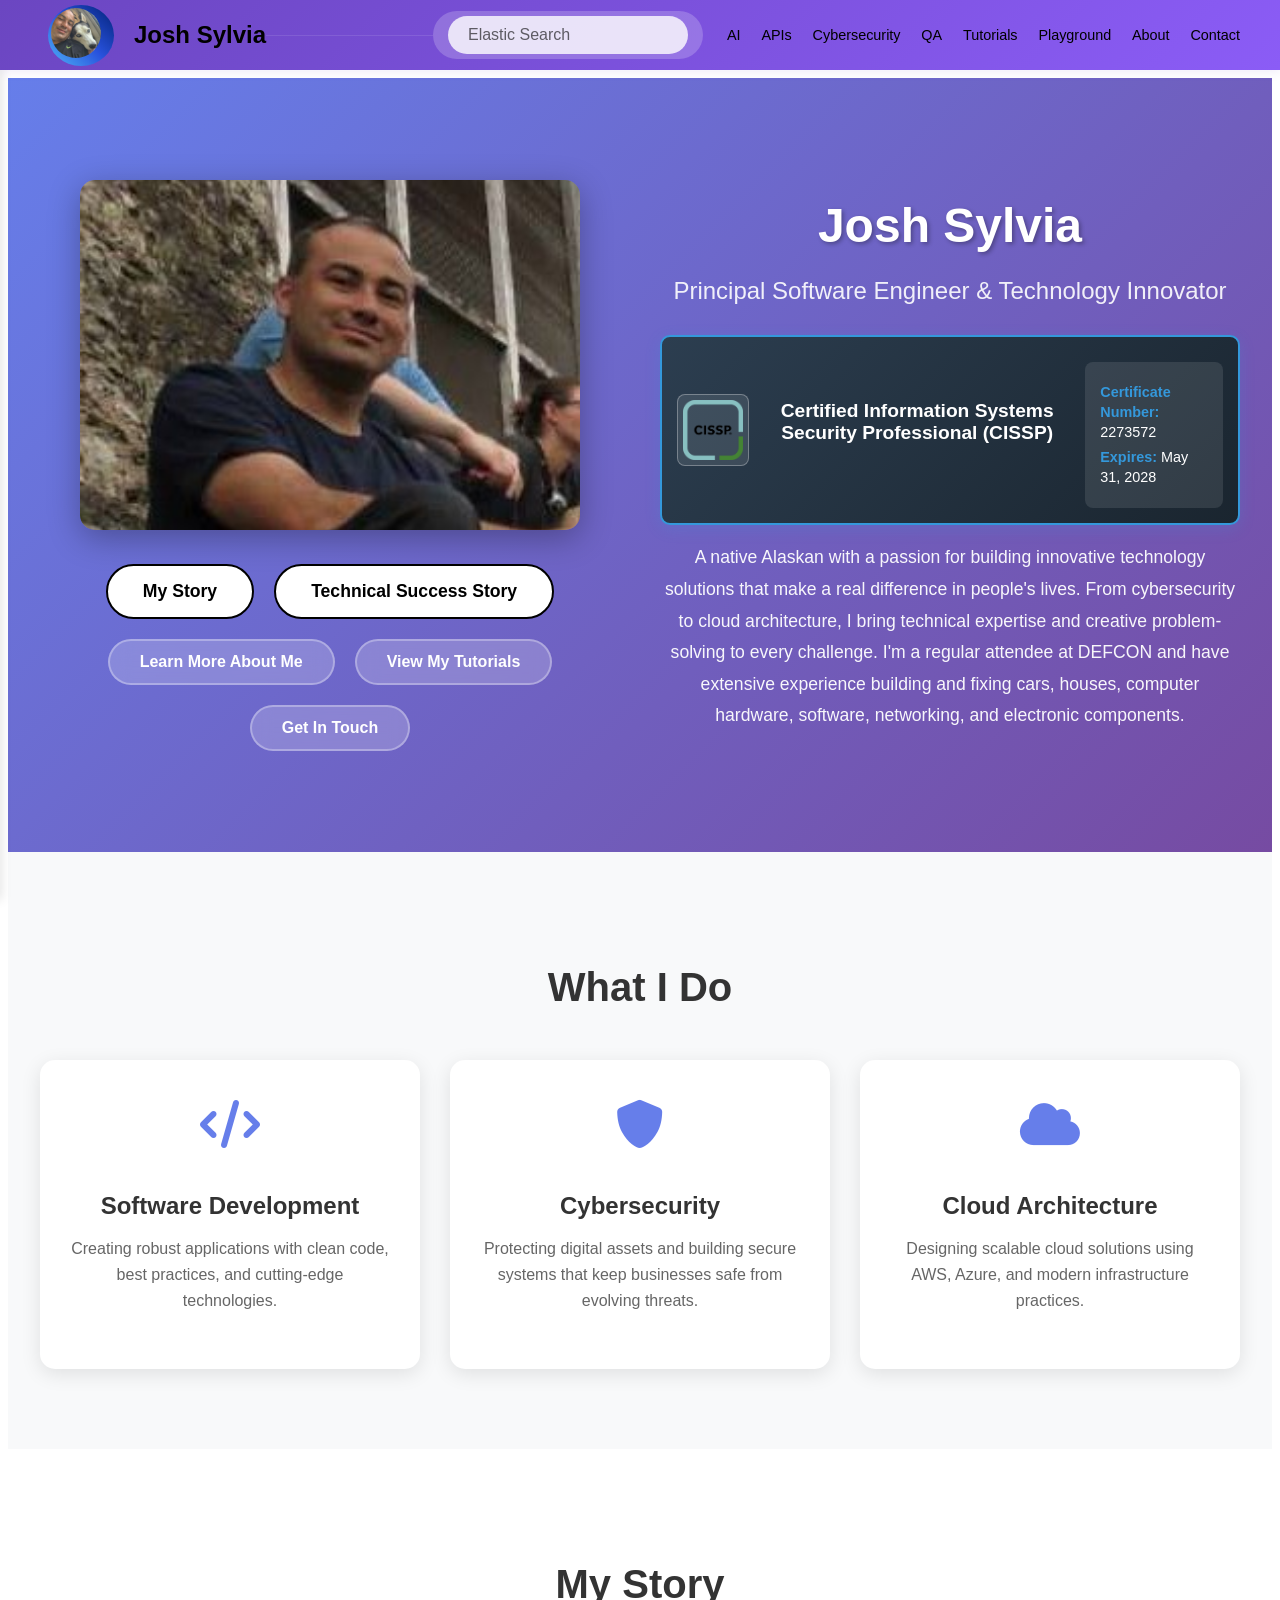
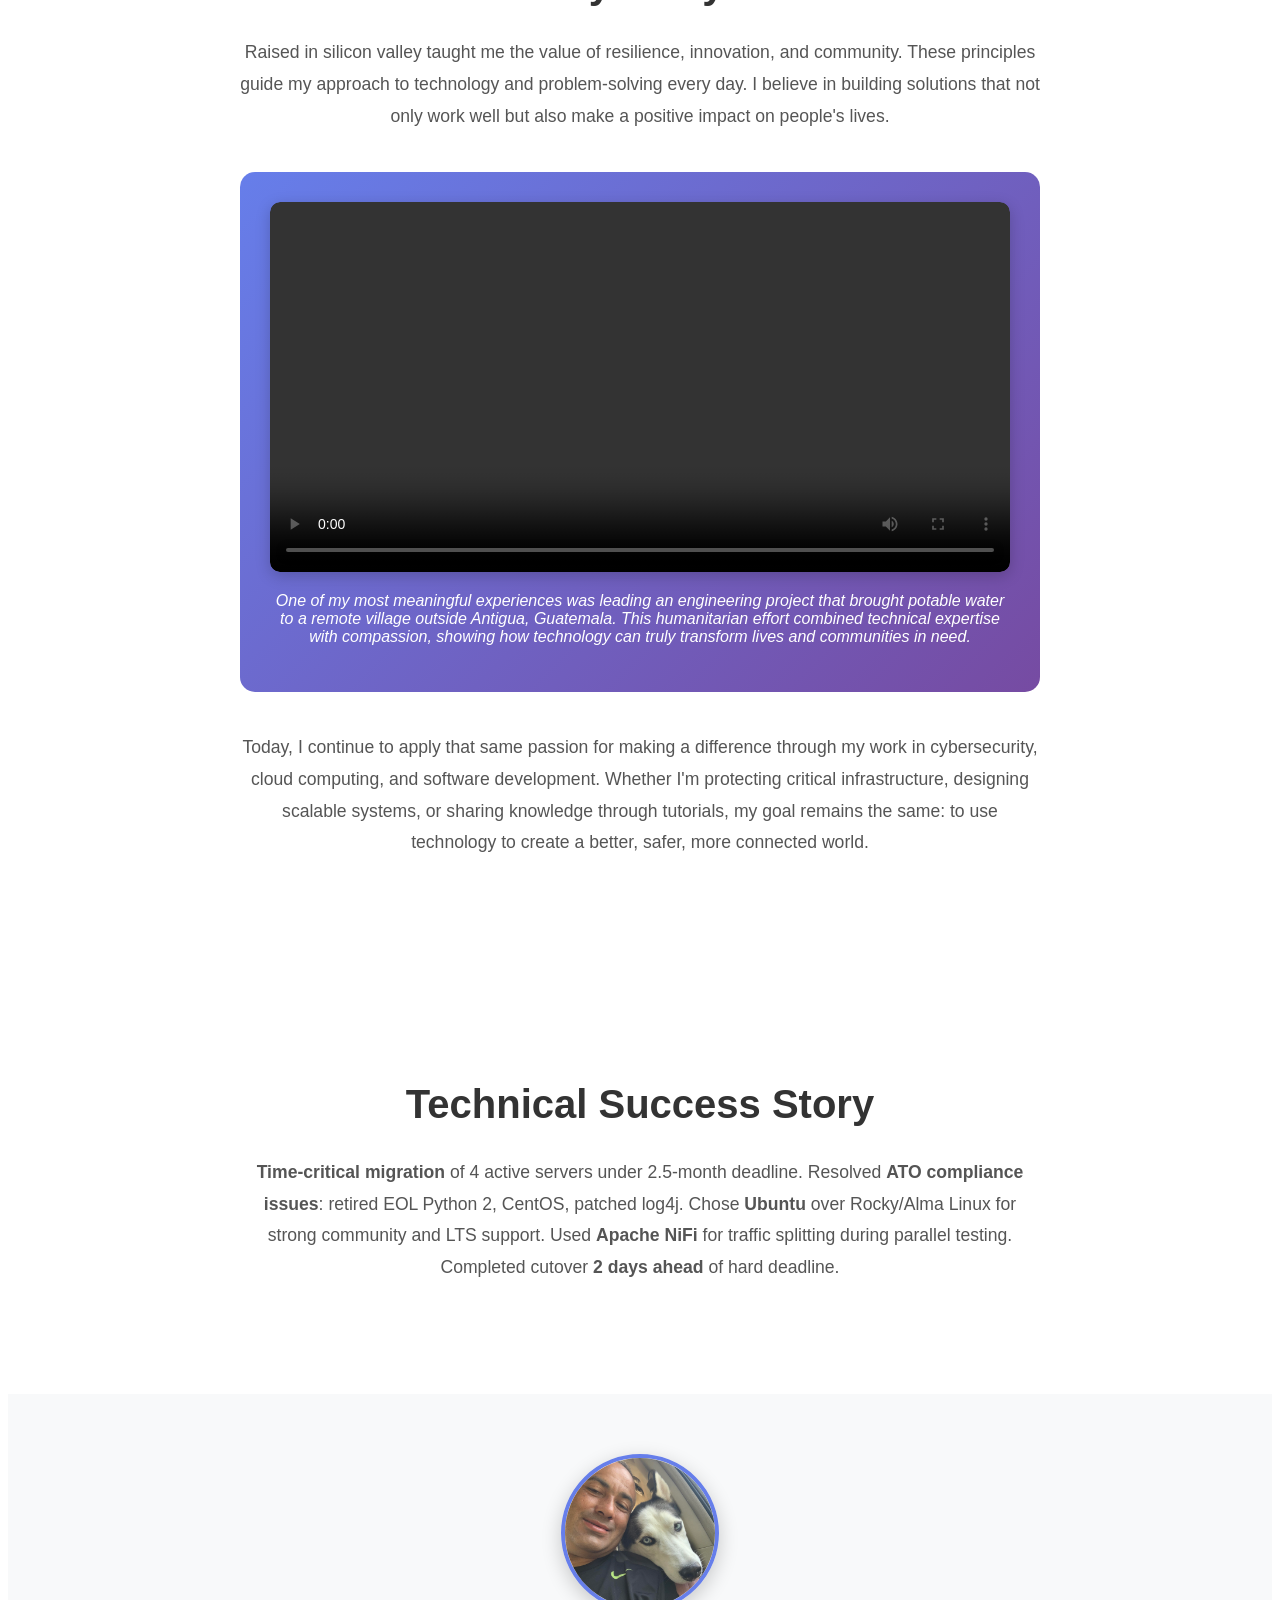
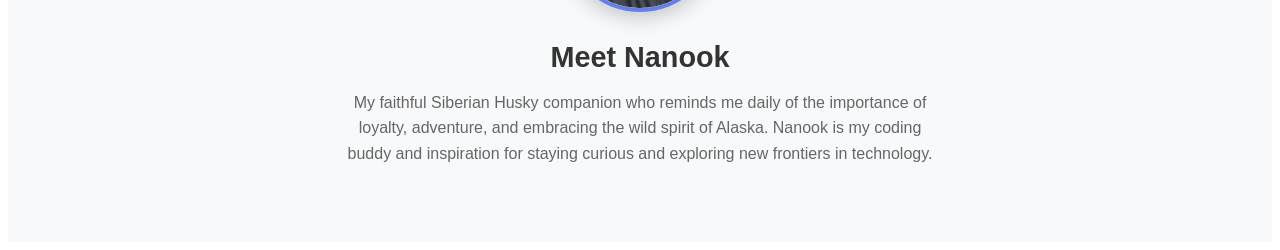
==== public/index.html @ 9409d5a6 "initial commit" ====
<!DOCTYPE html>
<html lang="en">
<head>
    <meta charset="UTF-8">
    <meta name="viewport" content="width=device-width, initial-scale=1.0">
    <title>Josh Sylvia Tech - About Me</title>
    <link rel="stylesheet" href="css/main.css">
    <link rel="stylesheet" href="css/index.css">
    <link rel="stylesheet" href="https://cdnjs.cloudflare.com/ajax/libs/font-awesome/6.0.0/css/all.min.css">
</head>
<body>
    <!-- Search JavaScript - Must load before navigation -->
    <script src="js/search-functions.js"></script>

    <!-- Navigation Component -->
    <div id="navigation-container"></div>

    <!-- Hero Section -->
    <section class="hero-section">
        <div class="hero-content">
            <div class="hero-left">
                <img src="images/tikal2.jpg" alt="Tikal Ruins" class="tikal-image">
                <div class="cta-buttons">
                    <a href="#story-section" class="cta-button story-button">My Story</a>
                    <a href="#success-story" class="cta-button story-button">Technical Success Story</a>
                    <a href="about.html" class="cta-button">Learn More About Me</a>
                    <a href="tutorials.html" class="cta-button">View My Tutorials</a>
                    <a href="contact.html" class="cta-button">Get In Touch</a>
                </div>
            </div>
            <div class="hero-right">
                <h1 class="hero-title">Josh Sylvia</h1>
                <p class="hero-subtitle">Principal Software Engineer & Technology Innovator</p>
                <div class="certification-badge">
                    <img src="images/CISSP_logo.png" alt="CISSP Logo" class="cert-logo">
                    <span>Certified Information Systems Security Professional (CISSP)</span>
                    <div class="cert-details">
                        <p><strong>Certificate Number:</strong> 2273572</p>
                        <p><strong>Expires:</strong> May 31, 2028</p>
                    </div>
                </div>
                <p class="hero-description">
                    A native Alaskan with a passion for building innovative technology solutions that make a real difference in people's lives. From cybersecurity to cloud architecture, I bring technical expertise and creative problem-solving to every challenge. I'm a regular attendee at DEFCON and have extensive experience building and fixing cars, houses, computer hardware, software, networking, and electronic components.
                </p>
            </div>
        </div>
    </section>

    <!-- Features Section -->
    <section class="features-section">
        <div class="features-container">
            <h2 class="features-title">What I Do</h2>
            <div class="features-grid">
                <div class="feature-card">
                    <i class="fas fa-code feature-icon"></i>
                    <h3 class="feature-title">Software Development</h3>
                    <p class="feature-description">
                        Creating robust applications with clean code, best practices, and cutting-edge technologies.
                    </p>
                </div>
                <div class="feature-card">
                    <i class="fas fa-shield-alt feature-icon"></i>
                    <h3 class="feature-title">Cybersecurity</h3>
                    <p class="feature-description">
                        Protecting digital assets and building secure systems that keep businesses safe from evolving threats.
                    </p>
                </div>
                <div class="feature-card">
                    <i class="fas fa-cloud feature-icon"></i>
                    <h3 class="feature-title">Cloud Architecture</h3>
                    <p class="feature-description">
                        Designing scalable cloud solutions using AWS, Azure, and modern infrastructure practices.
                    </p>
                </div>
            </div>
        </div>
    </section>

    <!-- Story Section -->
    <section id="story-section" class="story-section">
        <div class="story-container">
            <h2 class="story-title">My Story</h2>
            <p class="story-content">
                Raised in silicon valley taught me the value of resilience, innovation, and community. These principles guide my approach to technology and problem-solving every day. I believe in building solutions that not only work well but also make a positive impact on people's lives.
            </p>
            
            <div class="story-highlight">
                <div class="video-container">
                    <video controls class="story-video">
                        <source src="videos/Engineering Abroad Guatemala 1080.mp4" type="video/mp4">
                        Your browser does not support the video tag.
                    </video>
                </div>
                <p>
                    One of my most meaningful experiences was leading an engineering project that brought potable water to a remote village outside Antigua, Guatemala. This humanitarian effort combined technical expertise with compassion, showing how technology can truly transform lives and communities in need.
                </p>
            </div>
            
            <p class="story-content">
                Today, I continue to apply that same passion for making a difference through my work in cybersecurity, cloud computing, and software development. Whether I'm protecting critical infrastructure, designing scalable systems, or sharing knowledge through tutorials, my goal remains the same: to use technology to create a better, safer, more connected world.
            </p>
        </div>
    </section>

    <!-- Technical Success Story Section -->
    <section id="success-story" class="story-section">
        <div class="story-container">
            <h2 class="story-title">Technical Success Story</h2>
            <p class="story-content">
                <strong>Time-critical migration</strong> of 4 active servers under 2.5-month deadline. Resolved <strong>ATO compliance issues</strong>: retired EOL Python 2, CentOS, patched log4j. Chose <strong>Ubuntu</strong> over Rocky/Alma Linux for strong community and LTS support. Used <strong>Apache NiFi</strong> for traffic splitting during parallel testing. Completed cutover <strong>2 days ahead</strong> of hard deadline.
            </p>
        </div>
    </section>

    <!-- Nanook Section -->
    <section class="nanook-section">
        <div class="nanook-container">
            <img src="images/nanook.jpg" alt="Nanook - Siberian Husky" class="nanook-image">
            <h3 class="nanook-title">Meet Nanook</h3>
            <p class="nanook-description">
                My faithful Siberian Husky companion who reminds me daily of the importance of loyalty, adventure, and embracing the wild spirit of Alaska. Nanook is my coding buddy and inspiration for staying curious and exploring new frontiers in technology.
            </p>
        </div>
    </section>

    <script>
        // Load shared navigation component
        async function loadNavigation() {
            try {
                const response = await fetch('components/navigation.html');
                const navigationHTML = await response.text();
                document.getElementById('navigation-container').innerHTML = navigationHTML;
                
                // Set active page based on current URL
                setActiveNavigation();
            } catch (error) {
                console.error('Error loading navigation:', error);
            }
        }
        
        // Set active navigation link based on current page
        function setActiveNavigation() {
            const currentPage = window.location.pathname.split('/').pop() || 'index.html';
            const navLinks = document.querySelectorAll('.nav-link');
            const sidebarLinks = document.querySelectorAll('.sidebar-link');
            
            // Remove active classes
            navLinks.forEach(link => link.classList.remove('active'));
            sidebarLinks.forEach(link => link.classList.remove('active'));
            
            // Add active class to current page links
            if (currentPage === 'index.html' || currentPage === '') {
                document.querySelector('.nav-link[href="index.html"]')?.classList.add('active');
                document.querySelector('.sidebar-link[href="index.html"]')?.classList.add('active');
            } else if (currentPage === 'about.html') {
                document.querySelector('.nav-link[href="about.html"]')?.classList.add('active');
                document.querySelector('.sidebar-link[href="about.html"]')?.classList.add('active');
            } else if (currentPage === 'tutorials.html') {
                document.querySelector('.nav-link[href="tutorials.html"]')?.classList.add('active');
                document.querySelector('.sidebar-link[href="tutorials.html"]')?.classList.add('active');
            } else if (currentPage === 'contact.html') {
                document.querySelector('.nav-link[href="contact.html"]')?.classList.add('active');
                document.querySelector('.sidebar-link[href="contact.html"]')?.classList.add('active');
            }
        }
        
        // Add toggleSidebar function for mobile menu
        function toggleSidebar() {
            const sidebar = document.getElementById('sidebar');
            if (sidebar) {
                sidebar.classList.toggle('open');
            }
        }

        // Close sidebar when clicking outside on mobile
        document.addEventListener('click', function(event) {
            const sidebar = document.getElementById('sidebar');
            const navToggle = document.querySelector('.nav-toggle');
            
            if (window.innerWidth <= 768 && 
                sidebar && 
                !sidebar.contains(event.target) && 
                !navToggle.contains(event.target) && 
                sidebar.classList.contains('open')) {
                sidebar.classList.remove('open');
            }
        });

        // Load navigation when page loads
        document.addEventListener('DOMContentLoaded', loadNavigation);
    </script>
</body>
</html>
---- public/css/main.css ----
:root {
  --main-font : Arial;

  --dark-color : #270b75;
  --dark-color2 : #750b0b;
  --dark-color3 : #1f471f;
  --light-color : #4A90E2;
  --light-color2 : #357ABD;
  
  /* Light Blue Navigation Colors */
  --primary-color: #4A90E2;
  --secondary-color: #357ABD;
  --accent-color: #2E7CD6;
}

#grid_content {
  display: grid;
  height: 100vh;
  width: 100%;
  padding-top: 75px;
  grid-template-columns: 150px 1fr;
  grid-template-areas:
    'navbar content';
}

body {
  font-family: var(--main-font);
}

main {
  background-color: white;
  padding: 25px;
  width: 100%;
  height: 100%;
  grid-area: content;
}

main p {
  font-size: 20px;
}

/* Logo styling for about.html and other pages */
.logo-container {
  display: inline-block;
  padding: 3px;
  background: linear-gradient(45deg, #4fb3f7, #2852dd, #022175);
  border-radius: 50%;
  transition: transform 0.3s ease;
}

.logo-container:hover {
  transform: scale(1.05);
}

header img {
  height: 60px;
  border-radius: 50%;
  text-align: center;
  display: block;
  border: 2px solid white;
}

/* Modal Styles */
.modal {
  display: none;
  position: fixed;
  top: 0;
  left: 0;
  width: 100%;
  height: 100%;
  background-color: rgba(0, 0, 0, 0.8);
  z-index: 9999;
  overflow-y: auto;
}

.modal-content {
  position: relative;
  background-color: white;
  margin: 50px auto;
  padding: 20px;
  border-radius: 10px;
  max-width: 800px;
  width: 90%;
  box-shadow: 0 4px 20px rgba(0, 0, 0, 0.3);
}

.modal-header {
  display: flex;
  justify-content: space-between;
  align-items: center;
  margin-bottom: 15px;
}

.modal-title {
  font-size: 24px;
  font-weight: bold;
  color: #333;
  margin: 0;
}

.modal-close {
  background: none;
  border: none;
  font-size: 28px;
  cursor: pointer;
  color: #666;
  padding: 5px;
  border-radius: 50%;
  transition: background-color 0.3s;
}

.modal-close:hover {
  background-color: #f0f0f0;
}

.modal-body {
  display: flex;
  gap: 20px;
}

.modal-info {
  flex: 1;
  padding: 15px;
}

.modal-media {
  min-height: 300px;
  display: flex;
  justify-content: center;
  align-items: center;
}

.modal-media video,
.modal-media img {
  max-height: 500px;
  width: 100%;
  object-fit: contain;
}

.modal-actions {
  margin-top: 20px;
  text-align: center;
}

.modal-link-btn {
  background: linear-gradient(135deg, #667eea, #764ba2);
  color: white;
  border: none;
  padding: 10px 20px;
  border-radius: 5px;
  cursor: pointer;
  font-size: 14px;
  transition: transform 0.3s ease;
}

.modal-link-btn:hover {
  transform: translateY(-2px);
  box-shadow: 0 4px 12px rgba(0, 0, 0, 0.2);
}

/* Navigation Styles */
.top-nav {
  background: linear-gradient(135deg, var(--primary-color), var(--secondary-color));
  padding: 0 2rem;
  box-shadow: 0 2px 10px rgba(0, 0, 0, 0.1);
  position: fixed;
  top: 0;
  left: 0;
  right: 0;
  z-index: 1000;
}

.nav-container {
  max-width: 1200px;
  margin: 0 auto;
  display: flex;
  justify-content: space-between;
  align-items: center;
}

.nav-brand {
  display: flex;
  align-items: center;
  text-decoration: none;
  color: white;
  font-weight: bold;
  font-size: 1.2rem;
}

.nav-menu {
  display: flex;
  gap: 1rem;
  align-items: center;
}

.nav-link {
  color: white;
  text-decoration: none;
  padding: 0.5rem 1rem;
  border-radius: 6px;
  transition: all 0.3s ease;
  font-weight: 500;
}

.nav-link:hover {
  background: rgba(255, 255, 255, 0.1);
  transform: translateY(-1px);
}

.nav-link.active {
  background: rgba(255, 255, 255, 0.2);
  box-shadow: 0 2px 8px rgba(0, 0, 0, 0.2);
}

.nav-toggle {
  display: none;
  background: none;
  border: none;
  color: white;
  font-size: 1.5rem;
  cursor: pointer;
  padding: 0.5rem;
}

/* Sidebar Styles */
.sidebar {
  position: fixed;
  top: 0;
  left: -300px;
  width: 300px;
  height: 100vh;
  background: linear-gradient(135deg, var(--dark-color), var(--dark-color2));
  box-shadow: 2px 0 10px rgba(0, 0, 0, 0.3);
  transition: left 0.3s ease;
  z-index: 999;
}

.sidebar.open {
  left: 0;
}

.sidebar-header {
  display: flex;
  justify-content: space-between;
  align-items: center;
  padding: 1.5rem;
  border-bottom: 1px solid rgba(255, 255, 255, 0.1);
}

.sidebar-brand {
  display: flex;
  align-items: center;
  text-decoration: none;
  color: white;
  font-weight: bold;
  font-size: 1.2rem;
}

.sidebar-close {
  display: none;
  background: none;
  border: none;
  color: white;
  font-size: 1.5rem;
  cursor: pointer;
  padding: 0.5rem;
}

.sidebar-content {
  padding: 1rem;
  overflow-y: auto;
  height: calc(100vh - 100px);
}

.sidebar-section {
  margin-bottom: 2rem;
}

.sidebar-title {
  color: white;
  font-size: 1rem;
  font-weight: bold;
  margin-bottom: 1rem;
  text-transform: uppercase;
  letter-spacing: 1px;
}

.sidebar-nav {
  list-style: none;
  padding: 0;
  margin: 0;
}

.sidebar-nav li {
  margin-bottom: 0.5rem;
}

.sidebar-link {
  display: block;
  color: rgba(255, 255, 255, 0.8);
  text-decoration: none;
  padding: 0.75rem 1rem;
  border-radius: 6px;
  transition: all 0.3s ease;
  font-weight: 500;
}

.sidebar-link:hover {
  background: rgba(255, 255, 255, 0.1);
  transform: translateX(5px);
}

.sidebar-link.active {
  background: rgba(255, 255, 255, 0.2);
  box-shadow: 0 2px 8px rgba(0, 0, 0, 0.2);
}

/* Responsive Navigation */
@media (max-width: 768px) {
  .nav-menu {
    display: none;
  }
  
  .nav-toggle {
    display: block;
  }
  
  .sidebar-close {
    display: block;
  }
}
---- public/css/index.css ----
/* CSS Variables for Navigation */
:root {
    --primary-color: #ff6b35;
    --secondary-color: #ff4500;
    --accent-color: #dc143c;
}

/* Navigation Styles - Add these to ensure navbar works */
.top-nav {
    background: linear-gradient(135deg, #4A90E2, #357ABD);
    box-shadow: 0 2px 10px rgba(0, 0, 0, 0.1);
    position: fixed;
    top: 0;
    left: 0;
    right: 0;
    z-index: 1000;
    height: 70px;
}

.nav-container {
    max-width: 1200px;
    margin: 0 auto;
    padding: 0 20px;
    display: flex;
    align-items: center;
    justify-content: space-between;
    height: 100%;
}

.nav-brand {
    display: flex;
    align-items: center;
    text-decoration: none;
    color: white;
    font-weight: bold;
    font-size: 1.2rem;
}

.logo-container img {
    height: 40px;
    width: 40px;
    border-radius: 50%;
    margin-right: 10px;
}

.nav-menu {
    display: flex;
    gap: 30px;
    align-items: center;
}

.nav-link {
    color: white;
    text-decoration: none;
    font-weight: 500;
    transition: opacity 0.3s ease;
    padding: 5px 0;
}

.nav-link:hover,
.nav-link.active {
    opacity: 0.8;
    border-bottom: 2px solid white;
}

.nav-toggle {
    display: none;
    background: none;
    border: none;
    color: white;
    font-size: 1.5rem;
    cursor: pointer;
}

.sidebar {
    position: fixed;
    top: 0;
    right: -300px;
    width: 300px;
    height: 100%;
    background: white;
    box-shadow: -2px 0 10px rgba(0, 0, 0, 0.1);
    transition: right 0.3s ease;
    z-index: 1001;
    overflow-y: auto;
}

.sidebar.open {
    right: 0;
}

.sidebar-header {
    padding: 20px;
    border-bottom: 1px solid #eee;
    display: flex;
    justify-content: space-between;
    align-items: center;
}

.sidebar-brand {
    display: flex;
    align-items: center;
    color: #333;
    font-weight: bold;
}

.sidebar-close {
    background: none;
    border: none;
    font-size: 1.5rem;
    cursor: pointer;
    color: #666;
}

.sidebar-content {
    padding: 20px;
}

.sidebar-section {
    margin-bottom: 30px;
}

.sidebar-title {
    font-size: 0.9rem;
    font-weight: bold;
    color: #666;
    margin-bottom: 10px;
    text-transform: uppercase;
}

.sidebar-nav {
    list-style: none;
    padding: 0;
}

.sidebar-link {
    display: block;
    padding: 10px 0;
    color: #333;
    text-decoration: none;
    transition: color 0.3s ease;
}

.sidebar-link:hover,
.sidebar-link.active {
    color: var(--primary-color);
}

@media (max-width: 768px) {
    .nav-menu {
        display: none;
    }

    .nav-toggle {
        display: block;
    }
}

/* Add padding for fixed navbar */
body {
    padding-top: 70px;
}

/* Homepage Bio Styles */
.hero-section {
    background: linear-gradient(135deg, #667eea 0%, #764ba2 100%);
    color: white;
    padding: 80px 0;
    text-align: center;
    position: relative;
    overflow: hidden;
}

.hero-section::before {
    content: '';
    position: absolute;
    top: 0;
    left: 0;
    right: 0;
    bottom: 0;
    background: url('https://www.transparenttextures.com/patterns/waves.png');
    opacity: 0.1;
}

.hero-content {
    position: relative;
    z-index: 1;
    max-width: 1200px;
    margin: 0 auto;
    padding: 0 20px;
    display: flex;
    gap: 40px;
    align-items: center;
}

.hero-left {
    flex: 1;
    text-align: center;
}

.hero-right {
    flex: 1;
}

.tikal-image {
    width: 100%;
    max-width: 500px;
    height: 350px;
    object-fit: cover;
    object-position: center 30%;
    border-radius: 15px;
    box-shadow: 0 8px 32px rgba(0, 0, 0, 0.3);
    margin-bottom: 30px;
    transition: transform 0.3s ease, box-shadow 0.3s ease;
}

.tikal-image:hover {
    transform: scale(1.08);
    box-shadow: 0 12px 40px rgba(0, 0, 0, 0.4);
}

.profile-image {
    width: 120px;
    height: 120px;
    border-radius: 50%;
    object-fit: cover;
    border: 3px solid rgba(255, 255, 255, 0.3);
    box-shadow: 0 8px 32px rgba(0, 0, 0, 0.3);
    margin: 0 auto 20px;
    display: block;
    transition: transform 0.3s ease, box-shadow 0.3s ease;
}

.profile-image:hover {
    transform: scale(1.05);
    box-shadow: 0 12px 40px rgba(0, 0, 0, 0.4);
}

.certification-badge {
    margin-top: 20px;
    padding: 15px;
    background: linear-gradient(135deg, #2c3e50, #1a252f);
    border-radius: 10px;
    border: 2px solid #3498db;
    box-shadow: 0 4px 15px rgba(52, 152, 219, 0.2);
    text-align: center;
    color: white;
    display: flex;
    align-items: center;
    gap: 15px;
}

.cert-logo {
    width: 60px;
    height: 60px;
    border-radius: 8px;
    object-fit: contain;
    background: rgba(255, 255, 255, 0.1);
    padding: 5px;
    border: 1px solid rgba(255, 255, 255, 0.3);
}

.certification-badge i {
    font-size: 2rem;
    margin-bottom: 10px;
    color: #3498db;
}

.certification-badge span {
    font-size: 1.2rem;
    font-weight: bold;
    margin-bottom: 15px;
    display: block;
}

.cert-details {
    background: rgba(255, 255, 255, 0.1);
    padding: 15px;
    border-radius: 8px;
    margin-top: 10px;
    text-align: left;
}

.cert-details p {
    margin: 5px 0;
    font-size: 0.9rem;
    line-height: 1.4;
}

.cert-details strong {
    color: #3498db;
    font-weight: bold;
}

.hero-title {
    font-size: 3rem;
    font-weight: bold;
    margin-bottom: 20px;
    text-shadow: 2px 2px 4px rgba(0, 0, 0, 0.3);
}

.hero-subtitle {
    font-size: 1.5rem;
    margin-bottom: 30px;
    opacity: 0.9;
}

.hero-description {
    font-size: 1.1rem;
    line-height: 1.8;
    margin-bottom: 40px;
    opacity: 0.95;
}

.cta-buttons {
    display: flex;
    gap: 20px;
    justify-content: center;
    flex-wrap: wrap;
}

.cta-button {
    background: rgba(255, 255, 255, 0.2);
    color: white;
    border: 2px solid rgba(255, 255, 255, 0.3);
    padding: 12px 30px;
    border-radius: 30px;
    text-decoration: none;
    font-weight: 600;
    transition: all 0.3s ease;
    backdrop-filter: blur(10px);
}

.cta-button.story-button {
    background: white;
    color: black;
    border: 2px solid black;
    font-weight: bold;
    font-size: 1.1rem;
    padding: 15px 35px;
}

.cta-button.story-button:hover {
    background: #f8f9fa;
    transform: translateY(-2px);
    box-shadow: 0 8px 25px rgba(0, 0, 0, 0.2);
}

.cta-button:hover {
    background: rgba(255, 255, 255, 0.3);
    border-color: rgba(255, 255, 255, 0.5);
    transform: translateY(-2px);
    box-shadow: 0 8px 25px rgba(0, 0, 0, 0.2);
}

.cta-button.primary {
    background: white;
    color: #667eea;
    border-color: white;
}

.cta-button.primary:hover {
    background: #f8f9fa;
    transform: translateY(-2px);
    box-shadow: 0 8px 25px rgba(0, 0, 0, 0.2);
}

.features-section {
    padding: 80px 0;
    background: #f8f9fa;
}

.features-container {
    max-width: 1200px;
    margin: 0 auto;
    padding: 0 20px;
}

.features-title {
    text-align: center;
    font-size: 2.5rem;
    margin-bottom: 50px;
    color: #333;
}

.features-grid {
    display: grid;
    grid-template-columns: repeat(auto-fit, minmax(300px, 1fr));
    gap: 30px;
}

.feature-card {
    background: white;
    padding: 40px 30px;
    border-radius: 15px;
    text-align: center;
    box-shadow: 0 5px 20px rgba(0, 0, 0, 0.1);
    transition: transform 0.3s ease, box-shadow 0.3s ease;
}

.feature-card:hover {
    transform: translateY(-5px);
    box-shadow: 0 10px 30px rgba(0, 0, 0, 0.15);
}

.feature-icon {
    font-size: 3rem;
    color: #667eea;
    margin-bottom: 20px;
}

.feature-title {
    font-size: 1.5rem;
    margin-bottom: 15px;
    color: #333;
}

.feature-description {
    color: #666;
    line-height: 1.6;
}

.story-section {
    padding: 80px 0;
    background: white;
}

.story-container {
    max-width: 800px;
    margin: 0 auto;
    padding: 0 20px;
    text-align: center;
}

.story-title {
    font-size: 2.5rem;
    margin-bottom: 30px;
    color: #333;
}

.story-content {
    font-size: 1.1rem;
    line-height: 1.8;
    color: #555;
    margin-bottom: 30px;
}

.story-highlight {
    background: linear-gradient(135deg, #667eea, #764ba2);
    color: white;
    padding: 30px;
    border-radius: 15px;
    margin: 40px 0;
    font-style: italic;
}

.video-container {
    margin-bottom: 20px;
    border-radius: 10px;
    overflow: hidden;
    box-shadow: 0 4px 15px rgba(0, 0, 0, 0.2);
}

.story-video {
    width: 100%;
    height: auto;
    display: block;
    border-radius: 10px;
}

.nanook-section {
    padding: 60px 0;
    background: #f8f9fa;
    text-align: center;
}

.nanook-container {
    max-width: 600px;
    margin: 0 auto;
    padding: 0 20px;
}

.nanook-image {
    width: 150px;
    height: 150px;
    border-radius: 50%;
    object-fit: cover;
    border: 4px solid #667eea;
    box-shadow: 0 6px 20px rgba(0, 0, 0, 0.2);
    margin: 0 auto 20px;
    display: block;
}

.nanook-title {
    font-size: 1.8rem;
    color: #333;
    margin-bottom: 10px;
}

.nanook-description {
    color: #666;
    line-height: 1.6;
}

/* Responsive Design */
@media (max-width: 768px) {
    .hero-content {
        flex-direction: column;
        gap: 30px;
    }

    .hero-title {
        font-size: 2rem;
    }

    .hero-subtitle {
        font-size: 1.2rem;
    }

    .hero-description {
        font-size: 1rem;
    }

    .cta-buttons {
        flex-direction: column;
        align-items: center;
    }

    .tikal-image {
        max-width: 300px;
    }

    .profile-image {
        width: 120px;
        height: 120px;
    }

    .features-grid {
        grid-template-columns: 1fr;
    }

    .story-title,
    .features-title {
        font-size: 2rem;
    }
}

@media (max-width: 480px) {
    .hero-section {
        padding: 60px 0;
    }

    .profile-image {
        width: 150px;
        height: 150px;
    }

    .hero-title {
        font-size: 1.8rem;
    }

    .hero-subtitle {
        font-size: 1rem;
    }

    .features-section,
    .story-section {
        padding: 60px 0;
    }
}
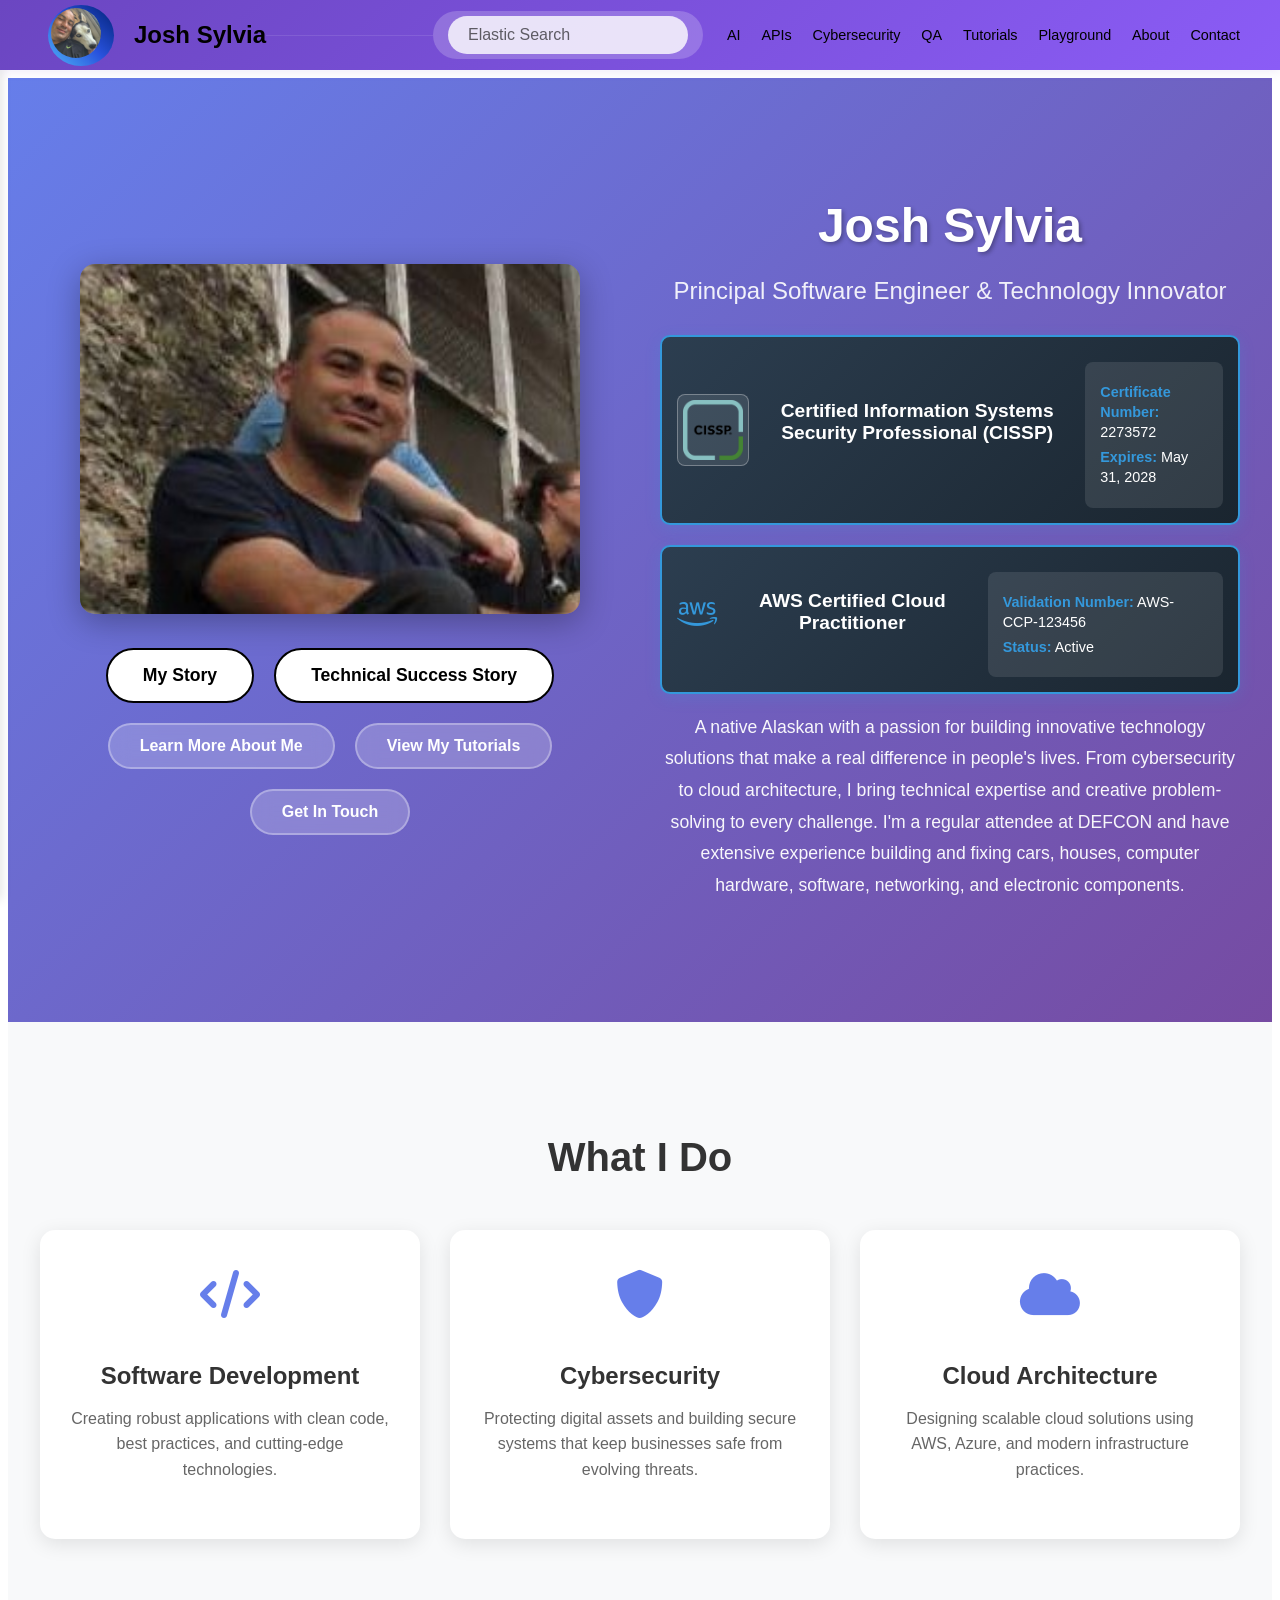
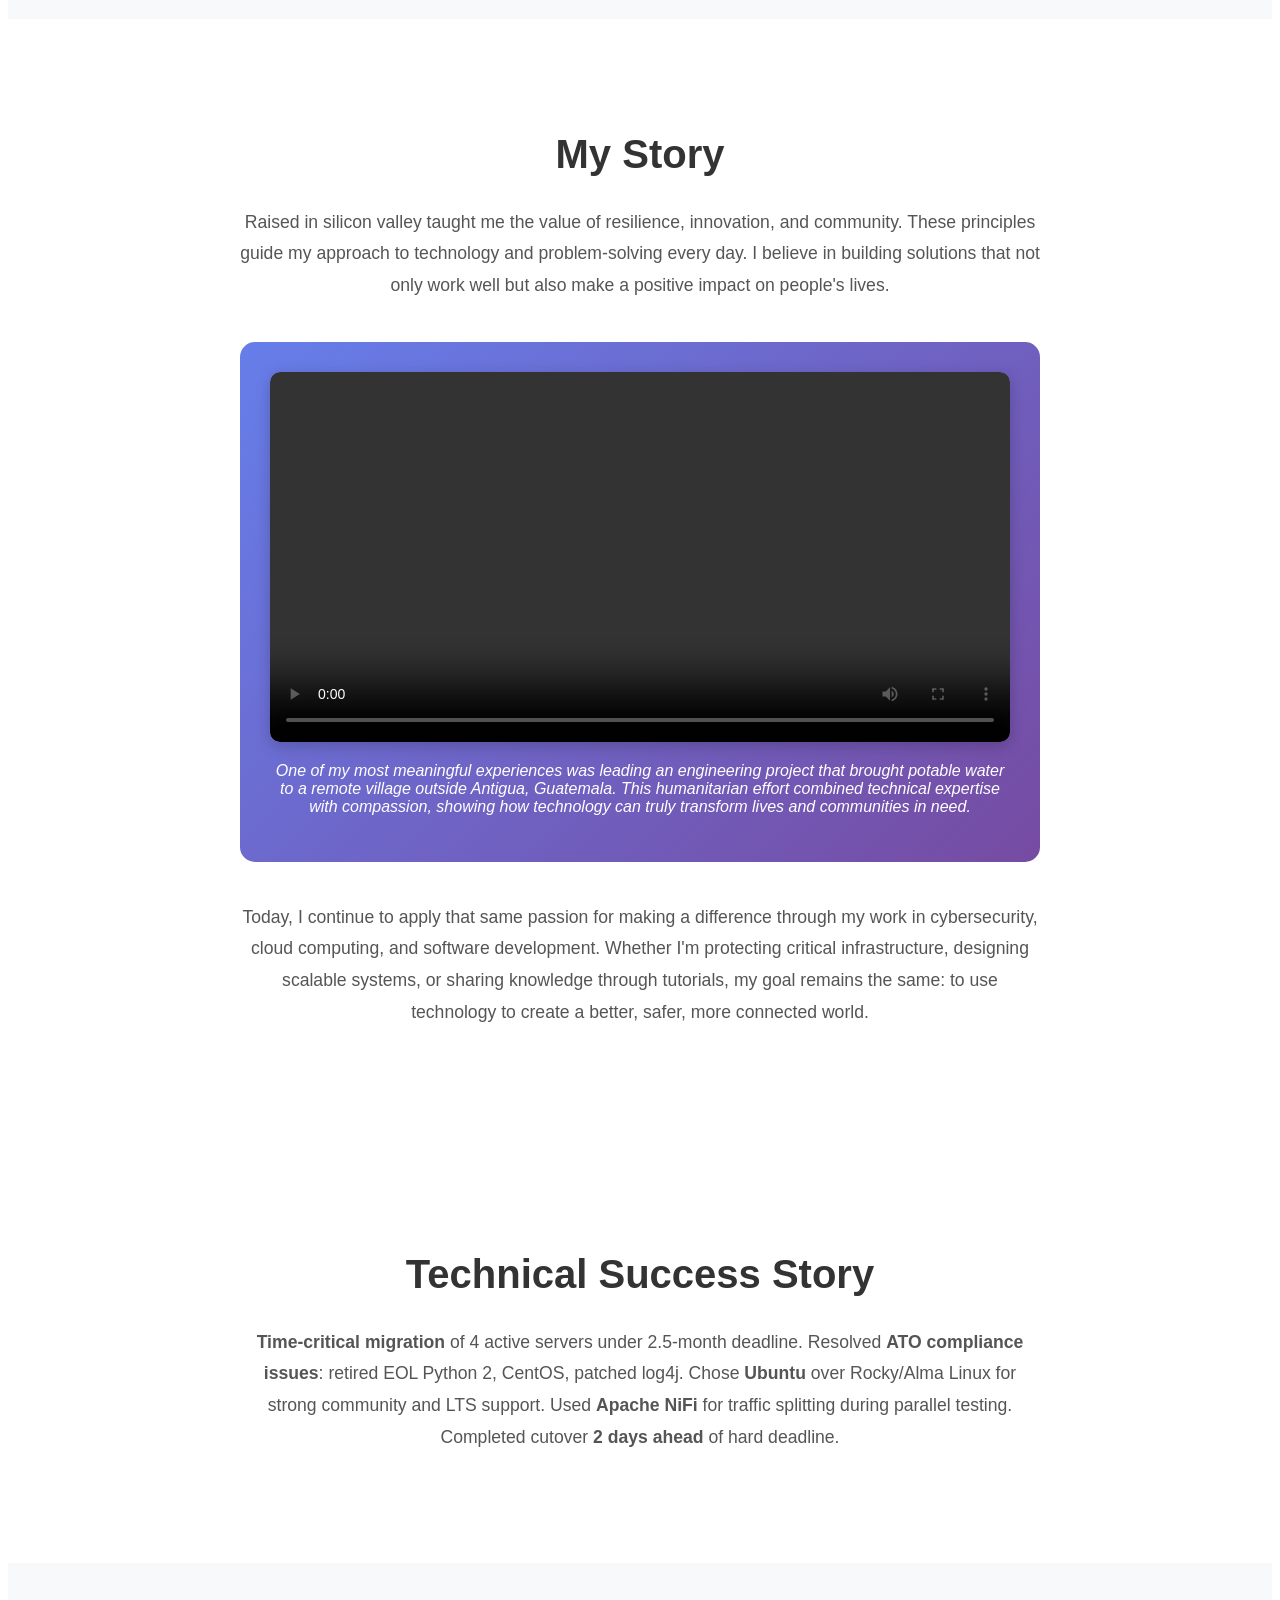
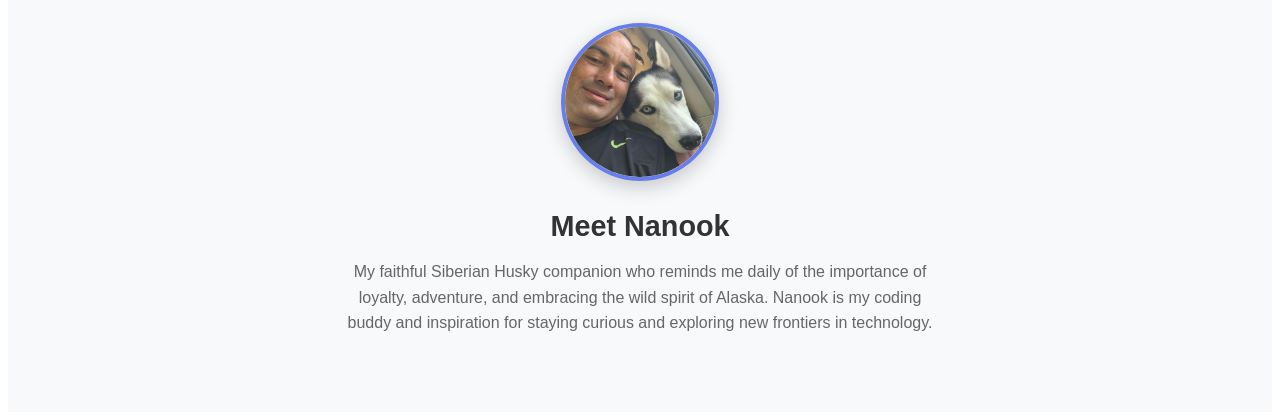
==== commit 1a68041d: "added a new cert" ====
--- a/public/index.html
+++ b/public/index.html
@@ -39,6 +39,14 @@
                         <p><strong>Expires:</strong> May 31, 2028</p>
                     </div>
                 </div>
+                <div class="certification-badge">
+                    <i class="fab fa-aws cert-icon"></i>
+                    <span>AWS Certified Cloud Practitioner</span>
+                    <div class="cert-details">
+                        <p><strong>Validation Number:</strong> AWS-CCP-123456</p>
+                        <p><strong>Status:</strong> Active</p>
+                    </div>
+                </div>
                 <p class="hero-description">
                     A native Alaskan with a passion for building innovative technology solutions that make a real difference in people's lives. From cybersecurity to cloud architecture, I bring technical expertise and creative problem-solving to every challenge. I'm a regular attendee at DEFCON and have extensive experience building and fixing cars, houses, computer hardware, software, networking, and electronic components.
                 </p>
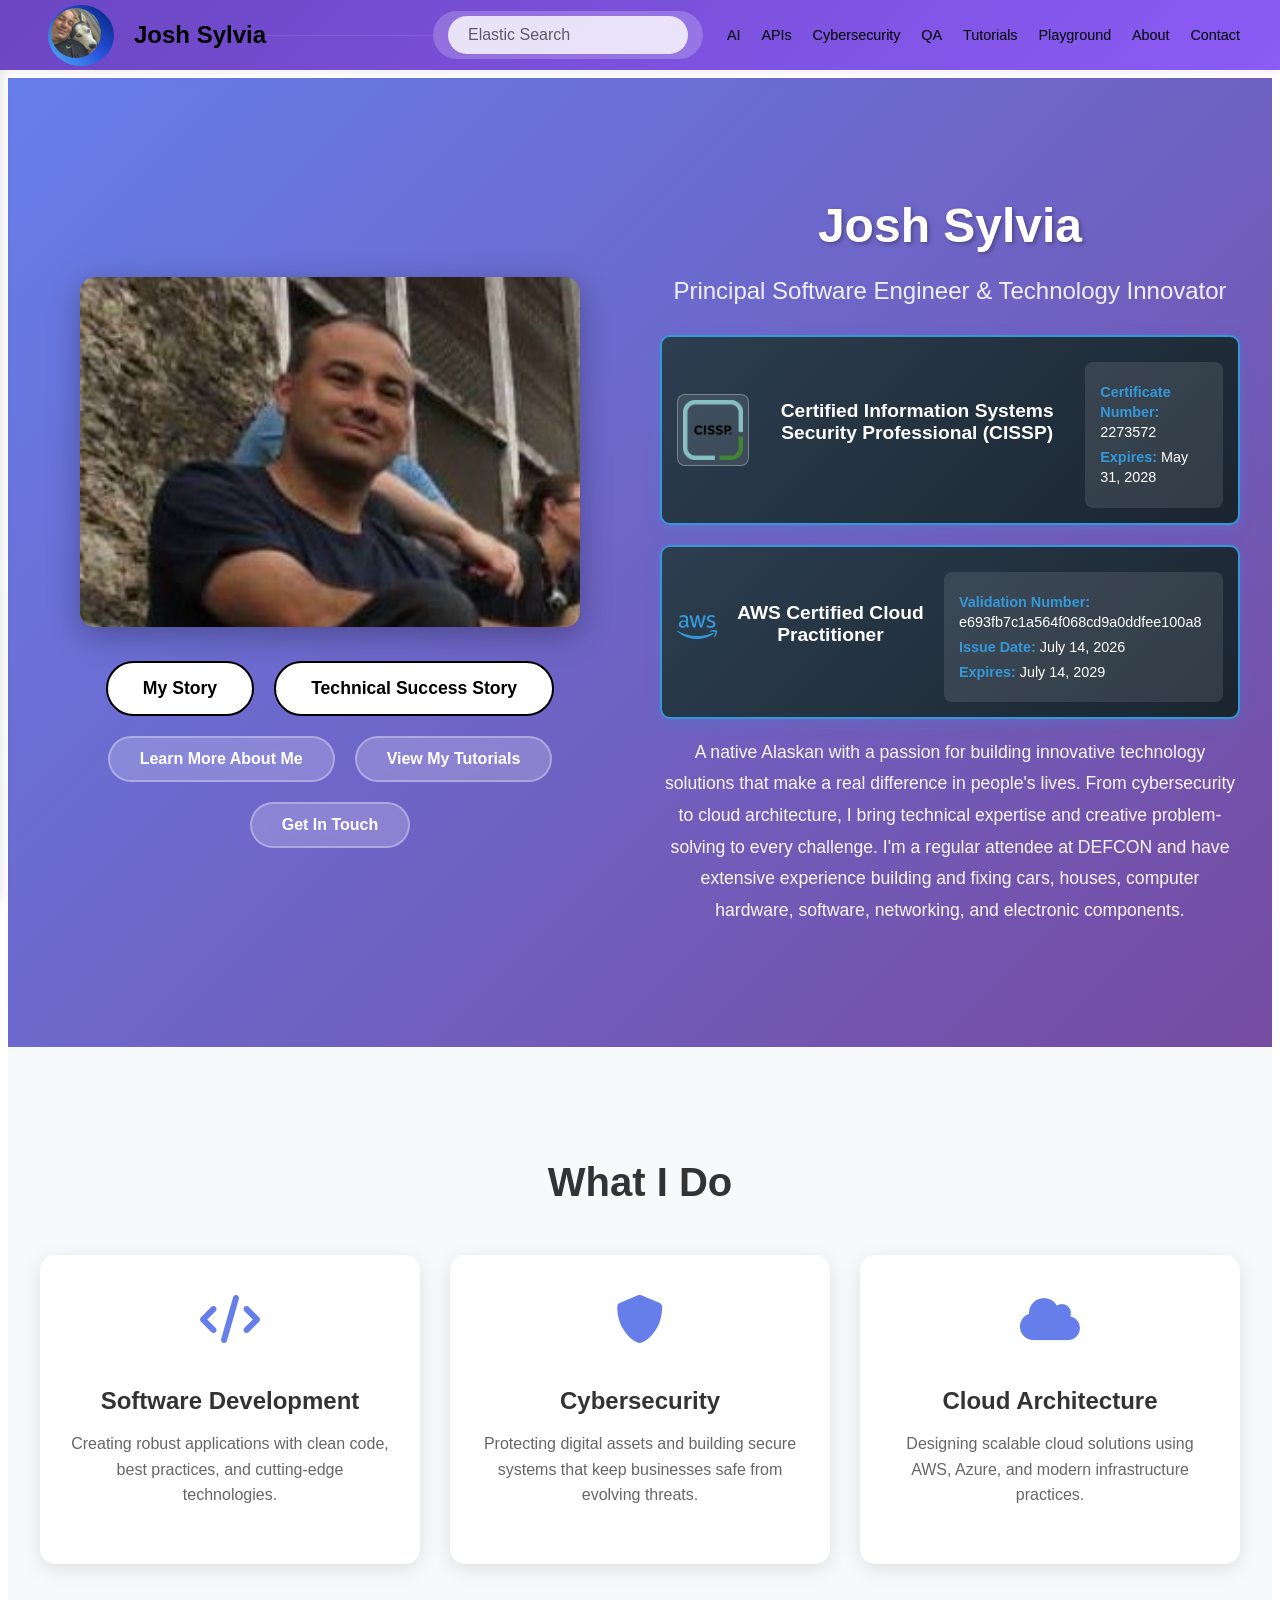
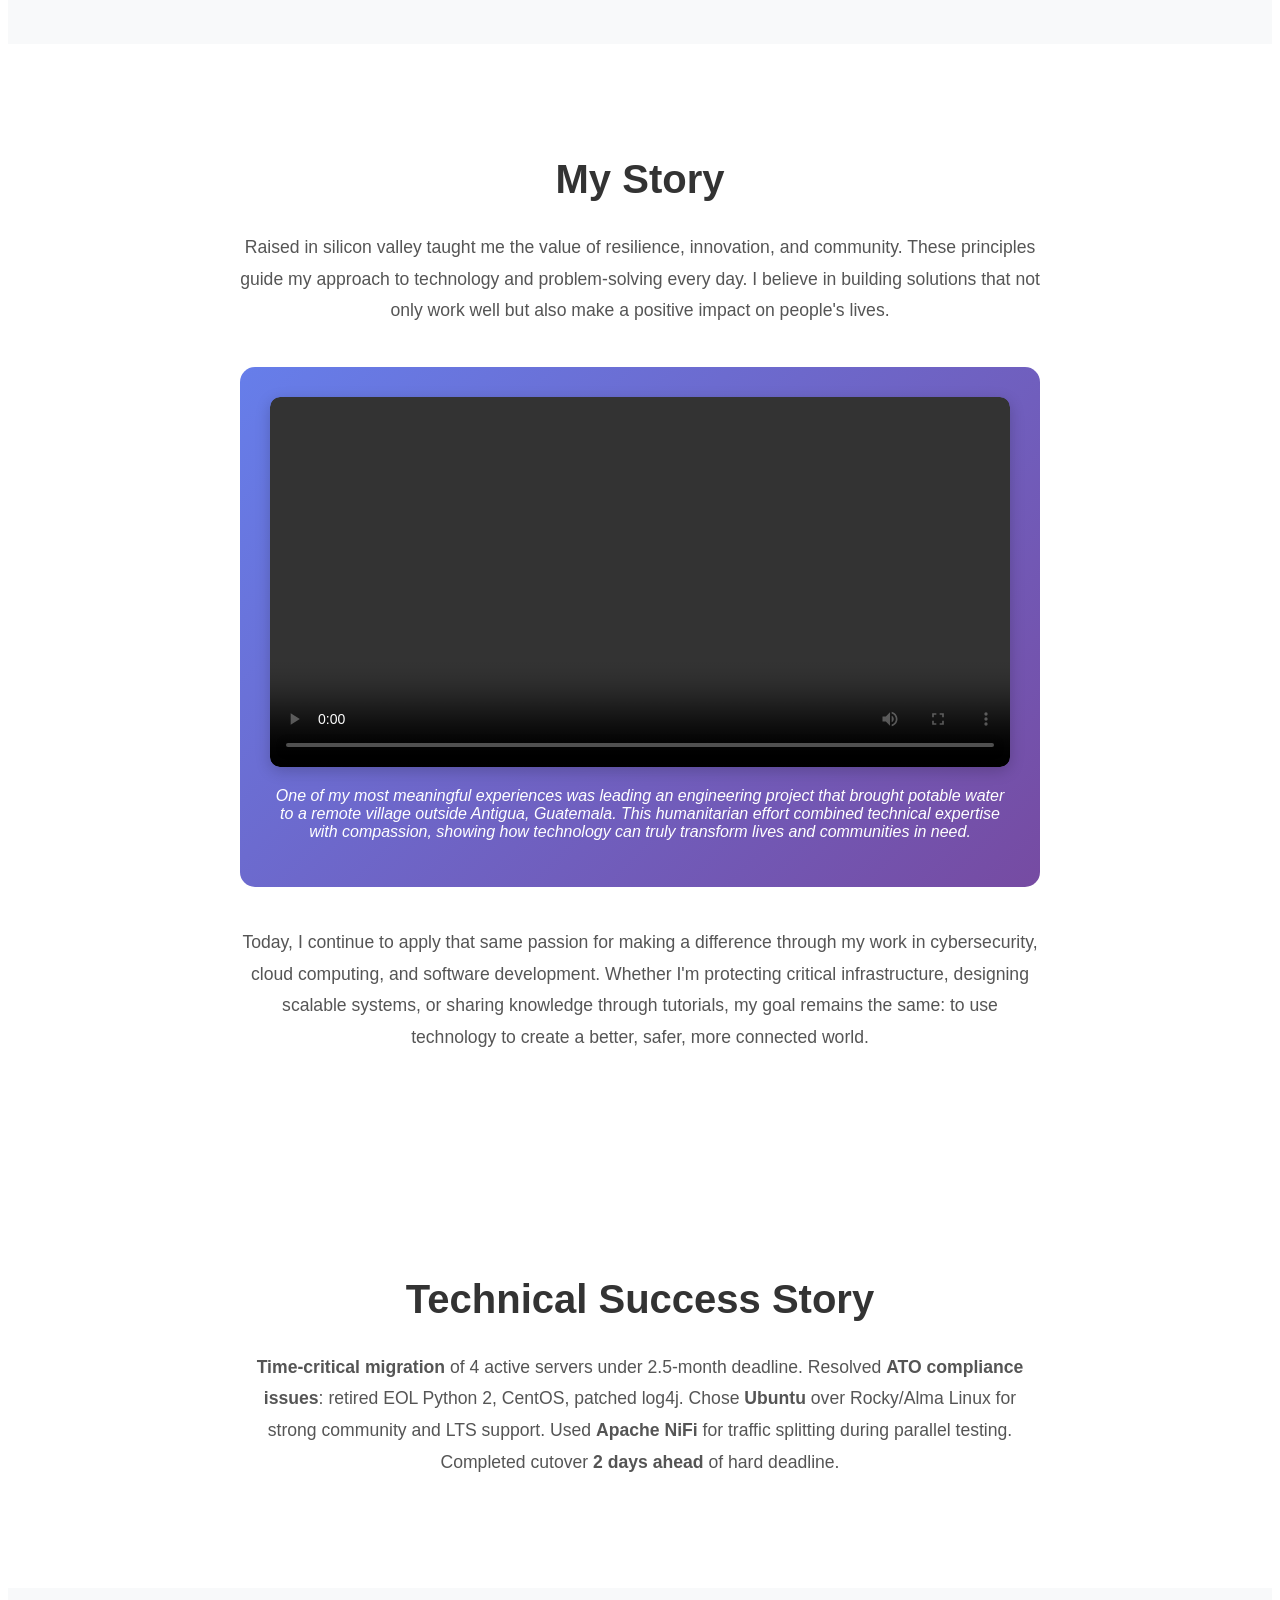
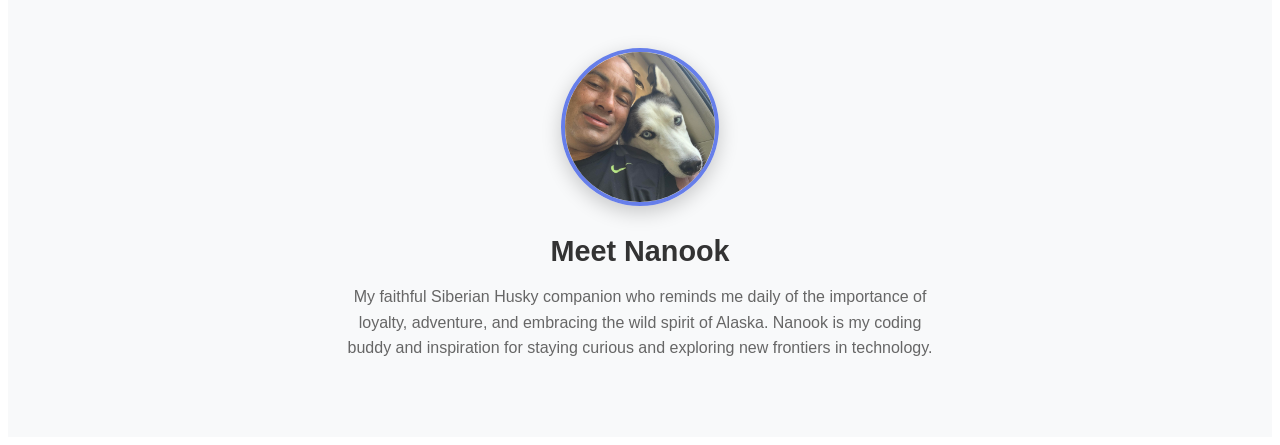
==== commit 231eae82: "Added validation number" ====
--- a/public/index.html
+++ b/public/index.html
@@ -43,8 +43,9 @@
                     <i class="fab fa-aws cert-icon"></i>
                     <span>AWS Certified Cloud Practitioner</span>
                     <div class="cert-details">
-                        <p><strong>Validation Number:</strong> AWS-CCP-123456</p>
-                        <p><strong>Status:</strong> Active</p>
+                        <p><strong>Validation Number:</strong> e693fb7c1a564f068cd9a0ddfee100a8</p>
+                        <p><strong>Issue Date:</strong> July 14, 2026</p>
+                        <p><strong>Expires:</strong> July 14, 2029</p>
                     </div>
                 </div>
                 <p class="hero-description">
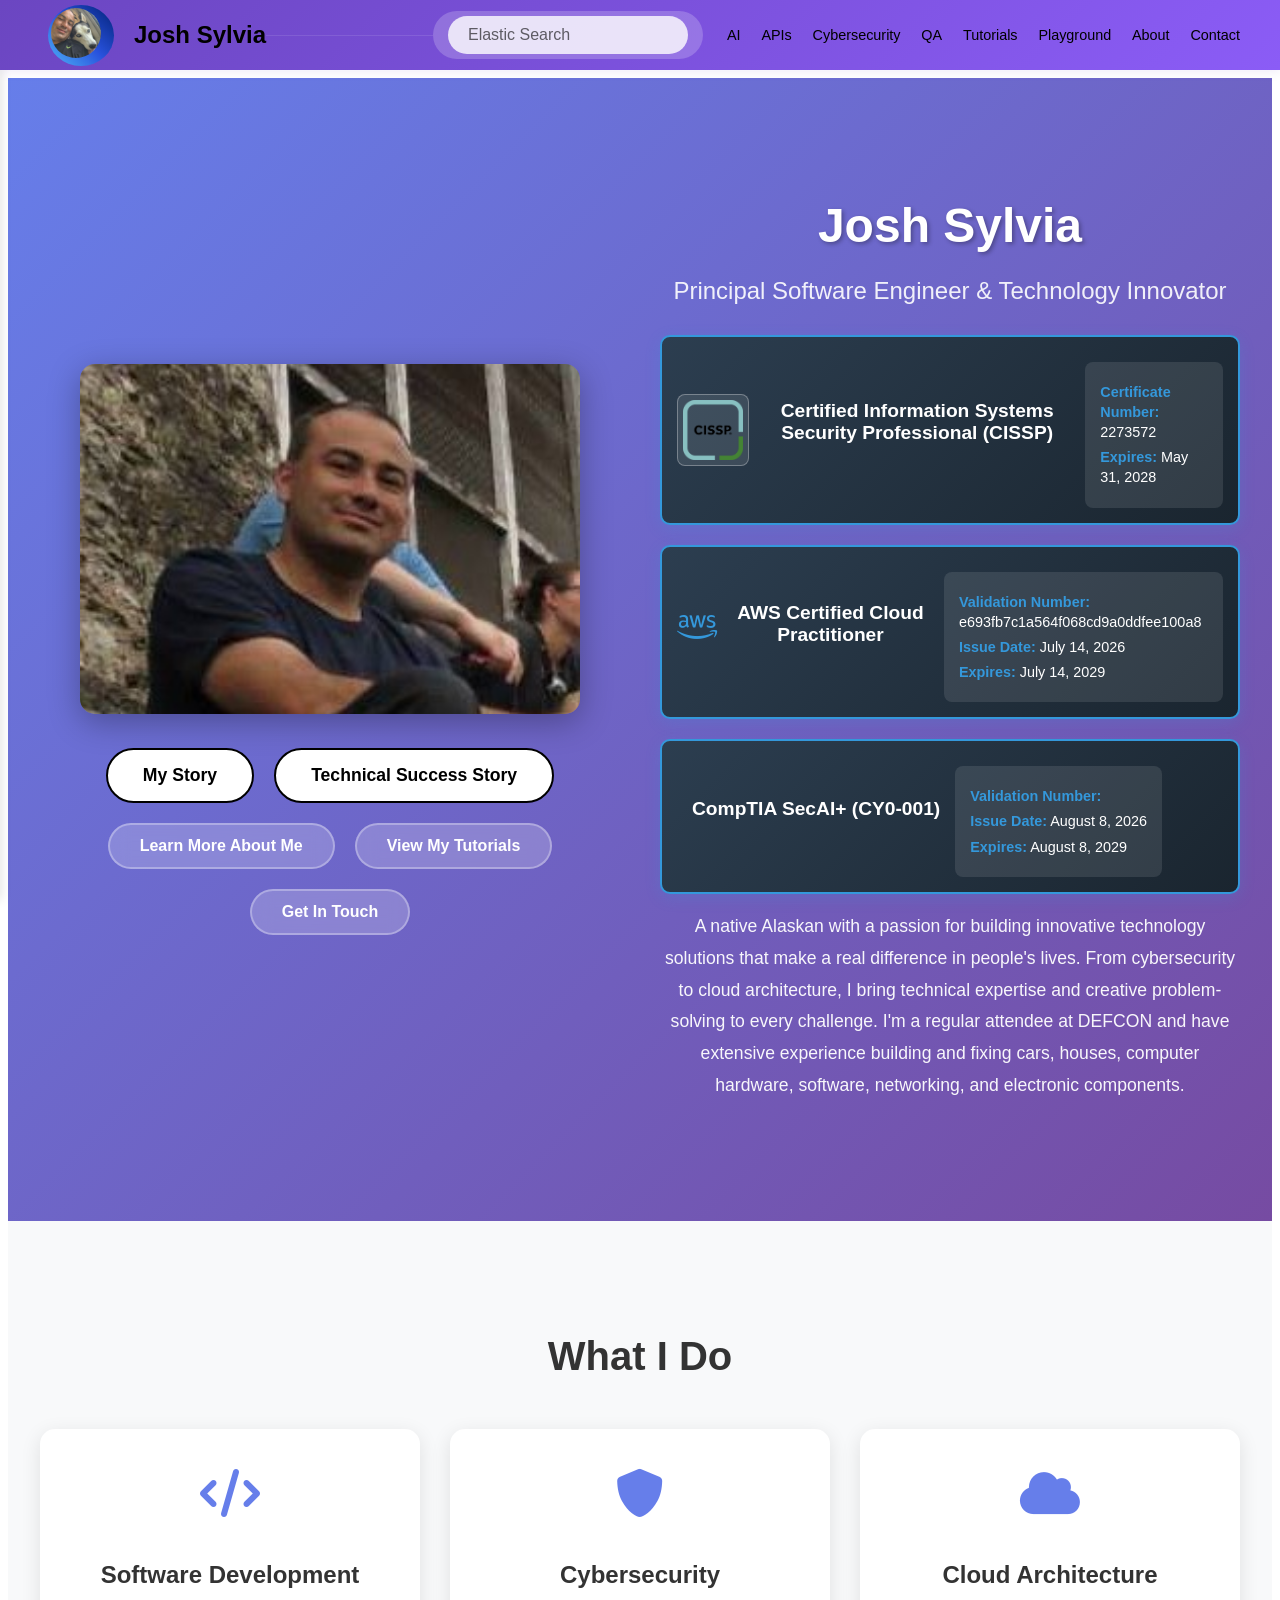
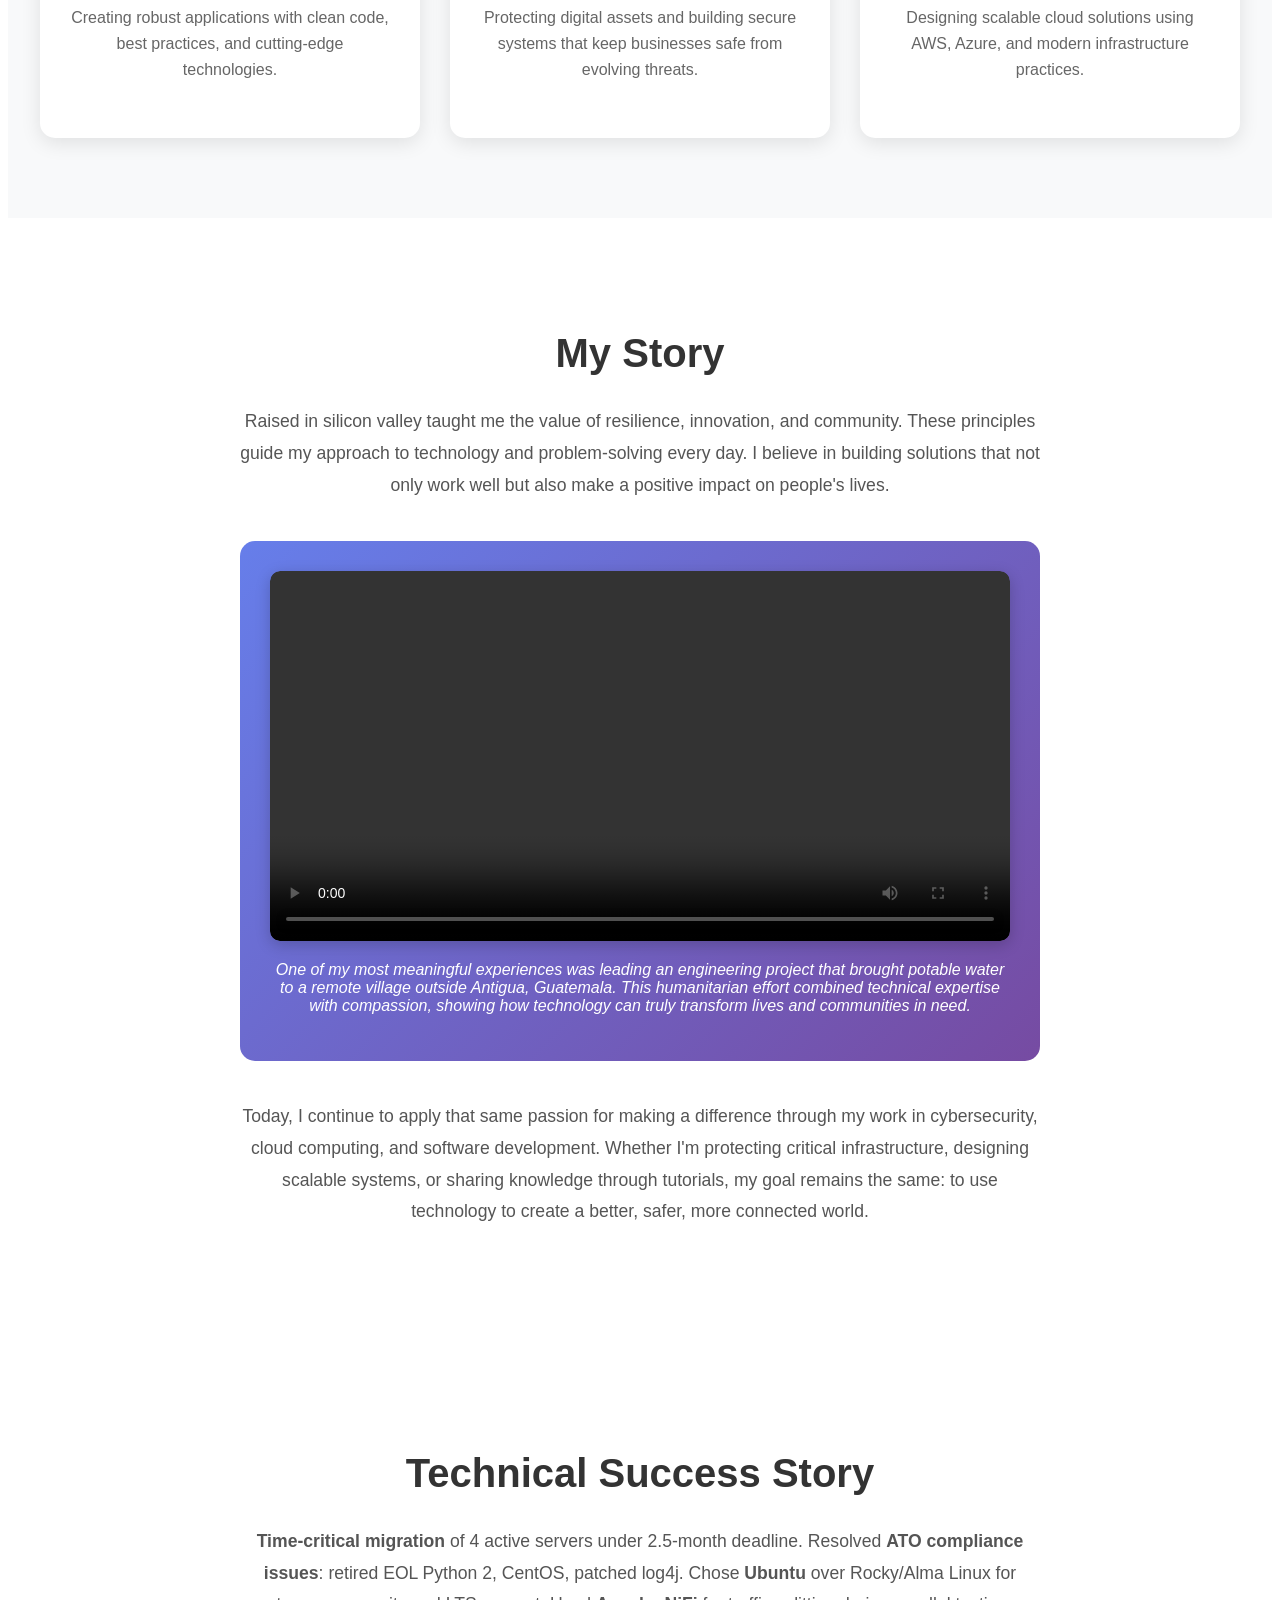
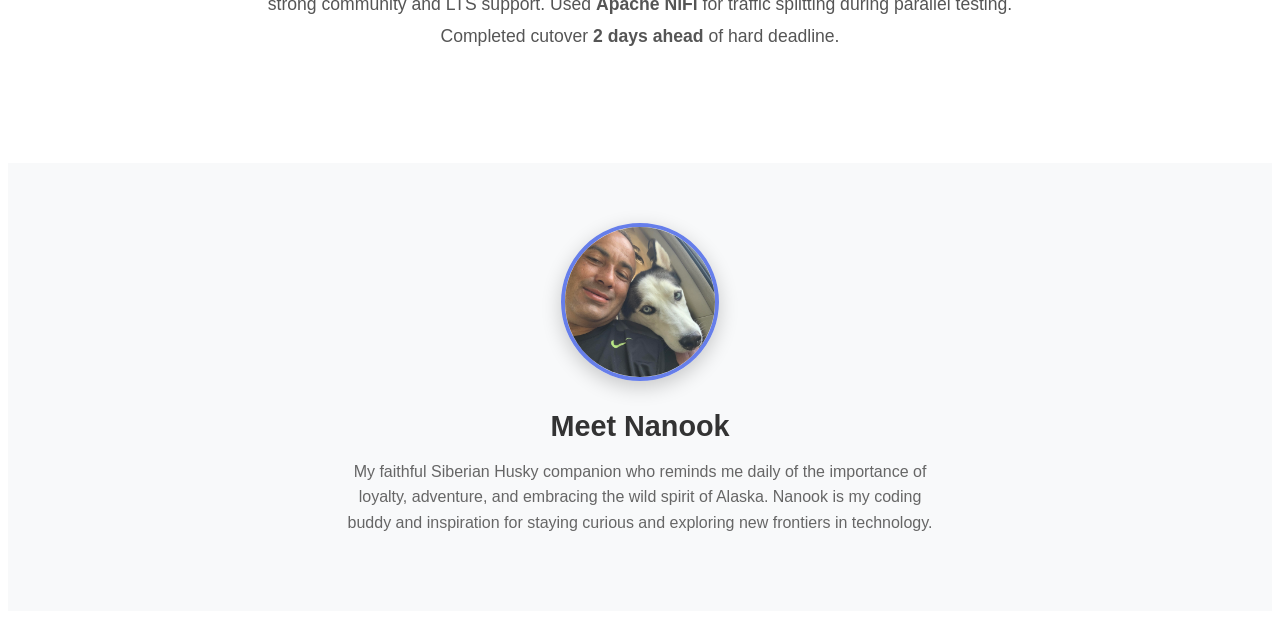
==== commit 064c70b6: "Add CompTIA SecAI+ certification to site - about.html: add SecAI+ card to certifications grid (CY0-0" ====
--- a/public/index.html
+++ b/public/index.html
@@ -48,6 +48,15 @@
                         <p><strong>Expires:</strong> July 14, 2029</p>
                     </div>
                 </div>
+                <div class="certification-badge">
+                    <i class="fas fa-shield-halved cert-icon"></i>
+                    <span>CompTIA SecAI+ (CY0-001)</span>
+                    <div class="cert-details">
+                        <p><strong>Validation Number:</strong></p>
+                        <p><strong>Issue Date:</strong> August 8, 2026</p>
+                        <p><strong>Expires:</strong> August 8, 2029</p>
+                    </div>
+                </div>
                 <p class="hero-description">
                     A native Alaskan with a passion for building innovative technology solutions that make a real difference in people's lives. From cybersecurity to cloud architecture, I bring technical expertise and creative problem-solving to every challenge. I'm a regular attendee at DEFCON and have extensive experience building and fixing cars, houses, computer hardware, software, networking, and electronic components.
                 </p>
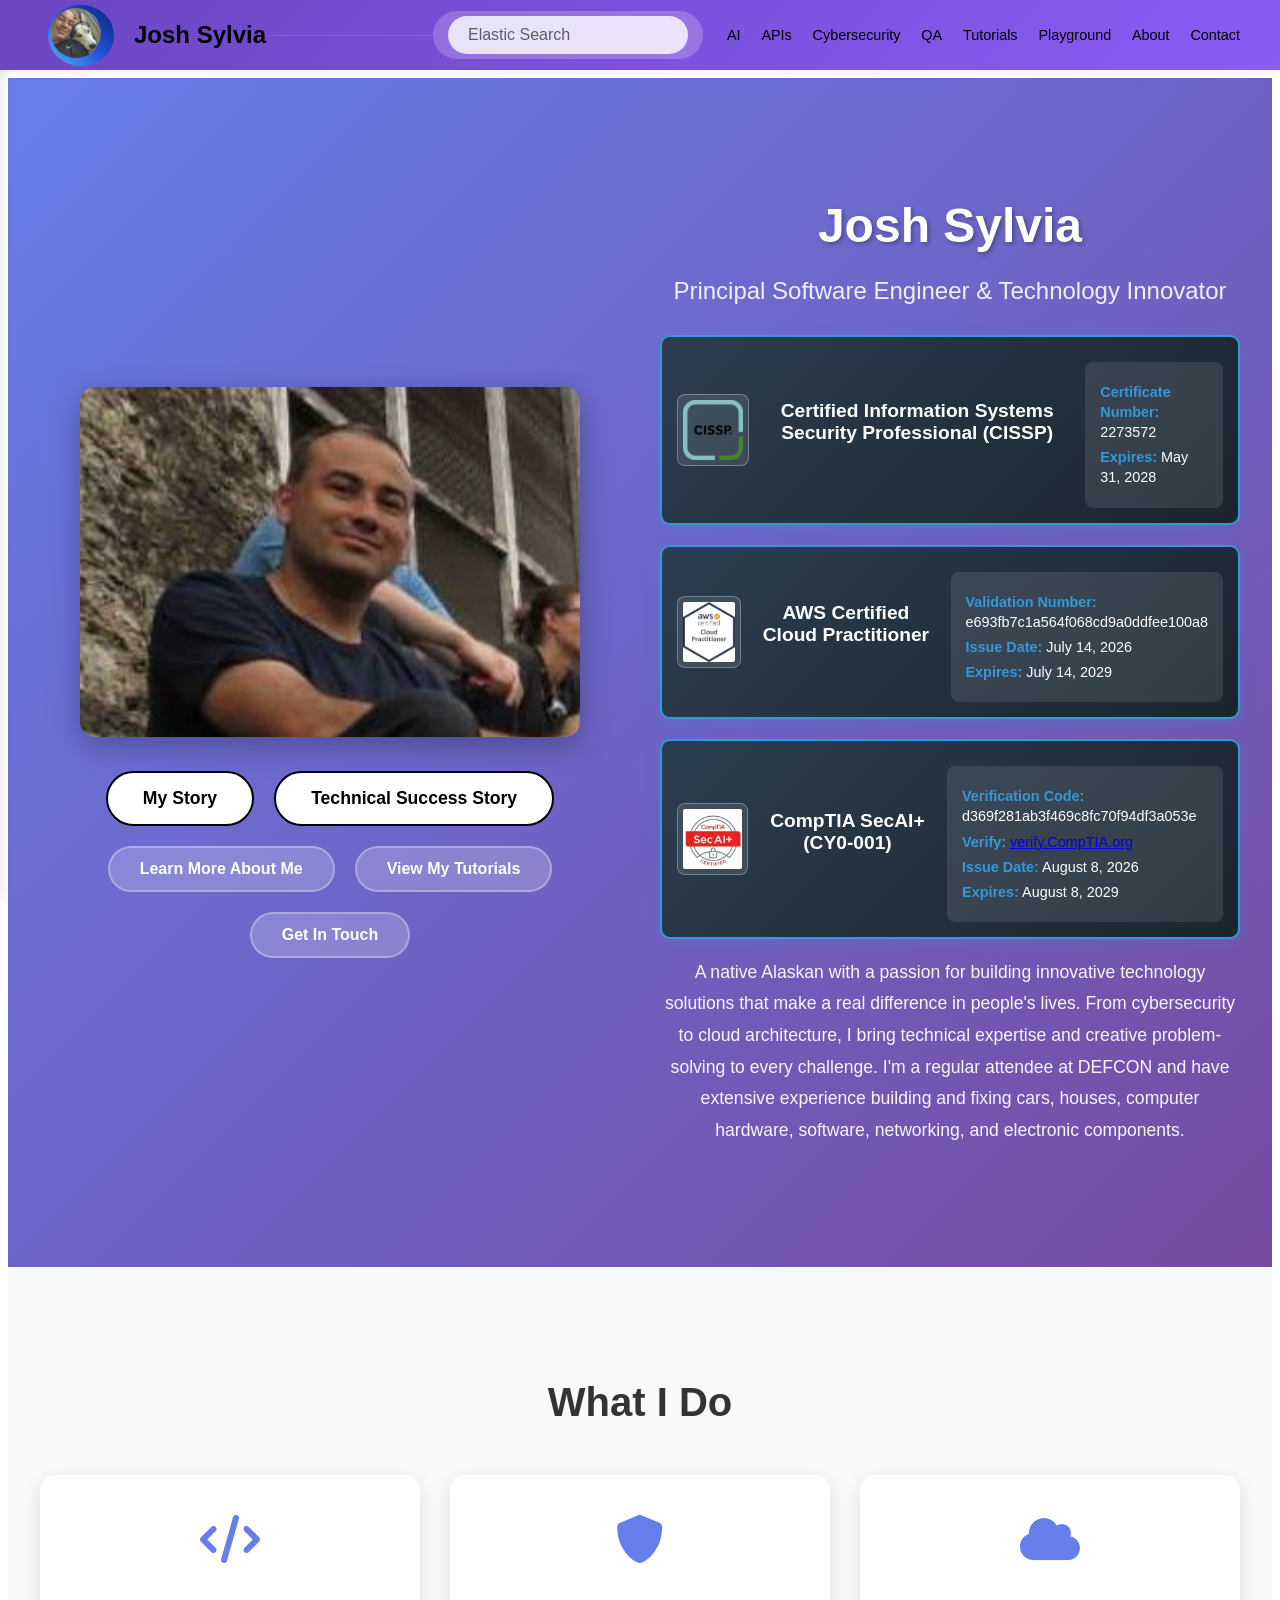
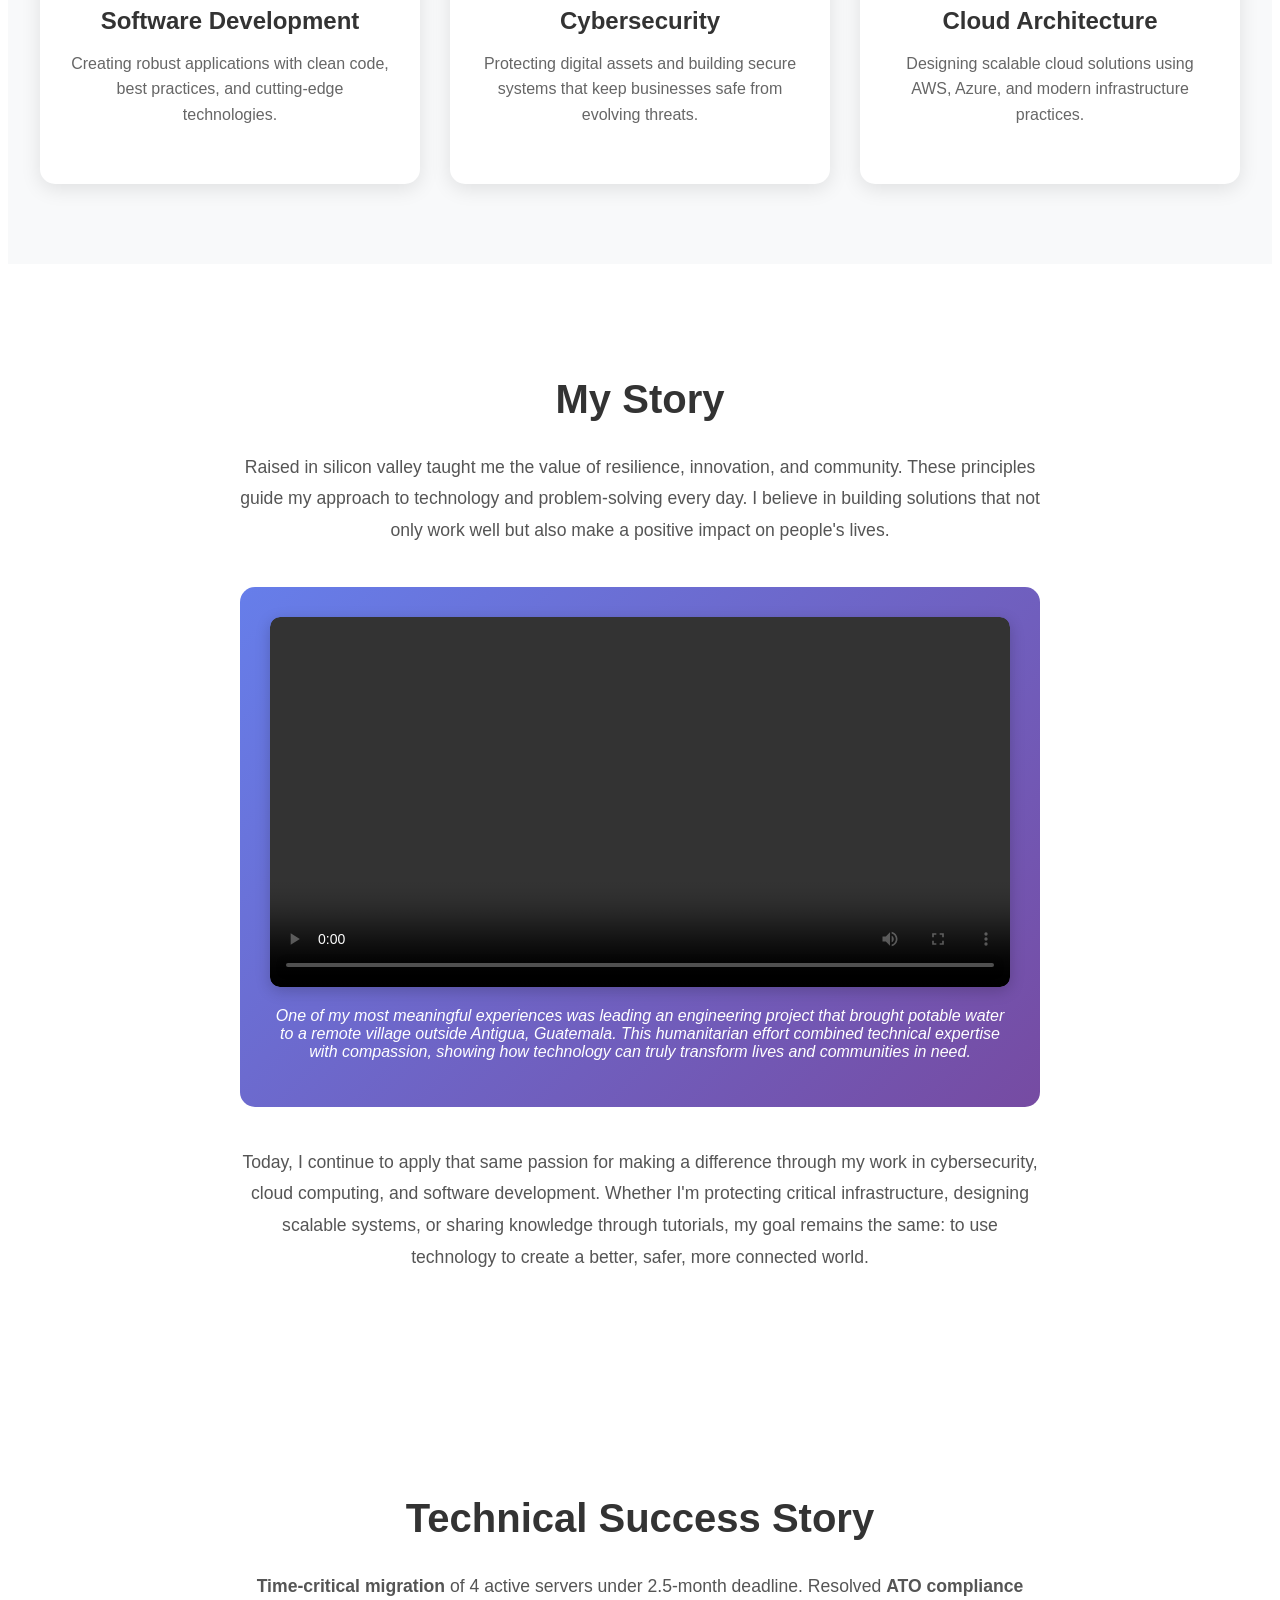
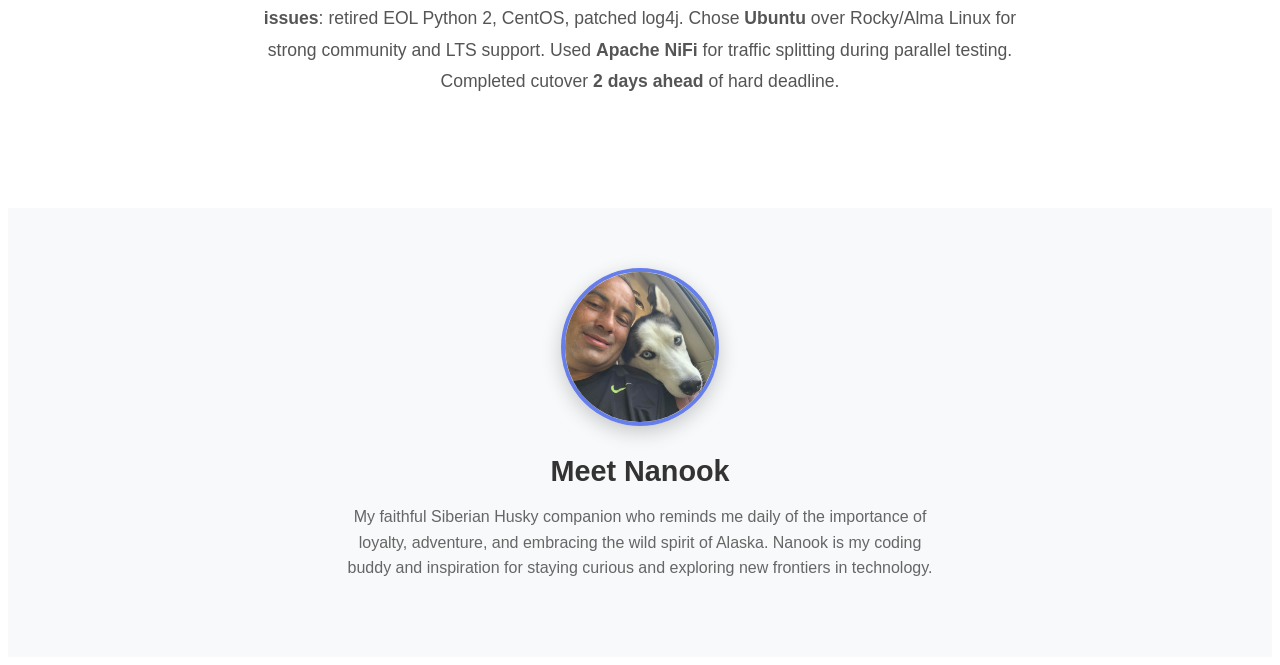
==== commit bdf1657d: "Fix contact page navbar overlap; add cert logos and verification - contact.html: add missing .main-c" ====
--- a/public/index.html
+++ b/public/index.html
@@ -40,7 +40,7 @@
                     </div>
                 </div>
                 <div class="certification-badge">
-                    <i class="fab fa-aws cert-icon"></i>
+                    <img src="images/awscloudprac.jpg" alt="AWS Cloud Practitioner Logo" class="cert-logo">
                     <span>AWS Certified Cloud Practitioner</span>
                     <div class="cert-details">
                         <p><strong>Validation Number:</strong> e693fb7c1a564f068cd9a0ddfee100a8</p>
@@ -49,10 +49,11 @@
                     </div>
                 </div>
                 <div class="certification-badge">
-                    <i class="fas fa-shield-halved cert-icon"></i>
+                    <img src="images/SecAi-logo.jpg" alt="CompTIA SecAI+ Logo" class="cert-logo">
                     <span>CompTIA SecAI+ (CY0-001)</span>
                     <div class="cert-details">
-                        <p><strong>Validation Number:</strong></p>
+                        <p><strong>Verification Code:</strong> d369f281ab3f469c8fc70f94df3a053e</p>
+                        <p><strong>Verify:</strong> <a href="http://verify.CompTIA.org" target="_blank" rel="noopener">verify.CompTIA.org</a></p>
                         <p><strong>Issue Date:</strong> August 8, 2026</p>
                         <p><strong>Expires:</strong> August 8, 2029</p>
                     </div>
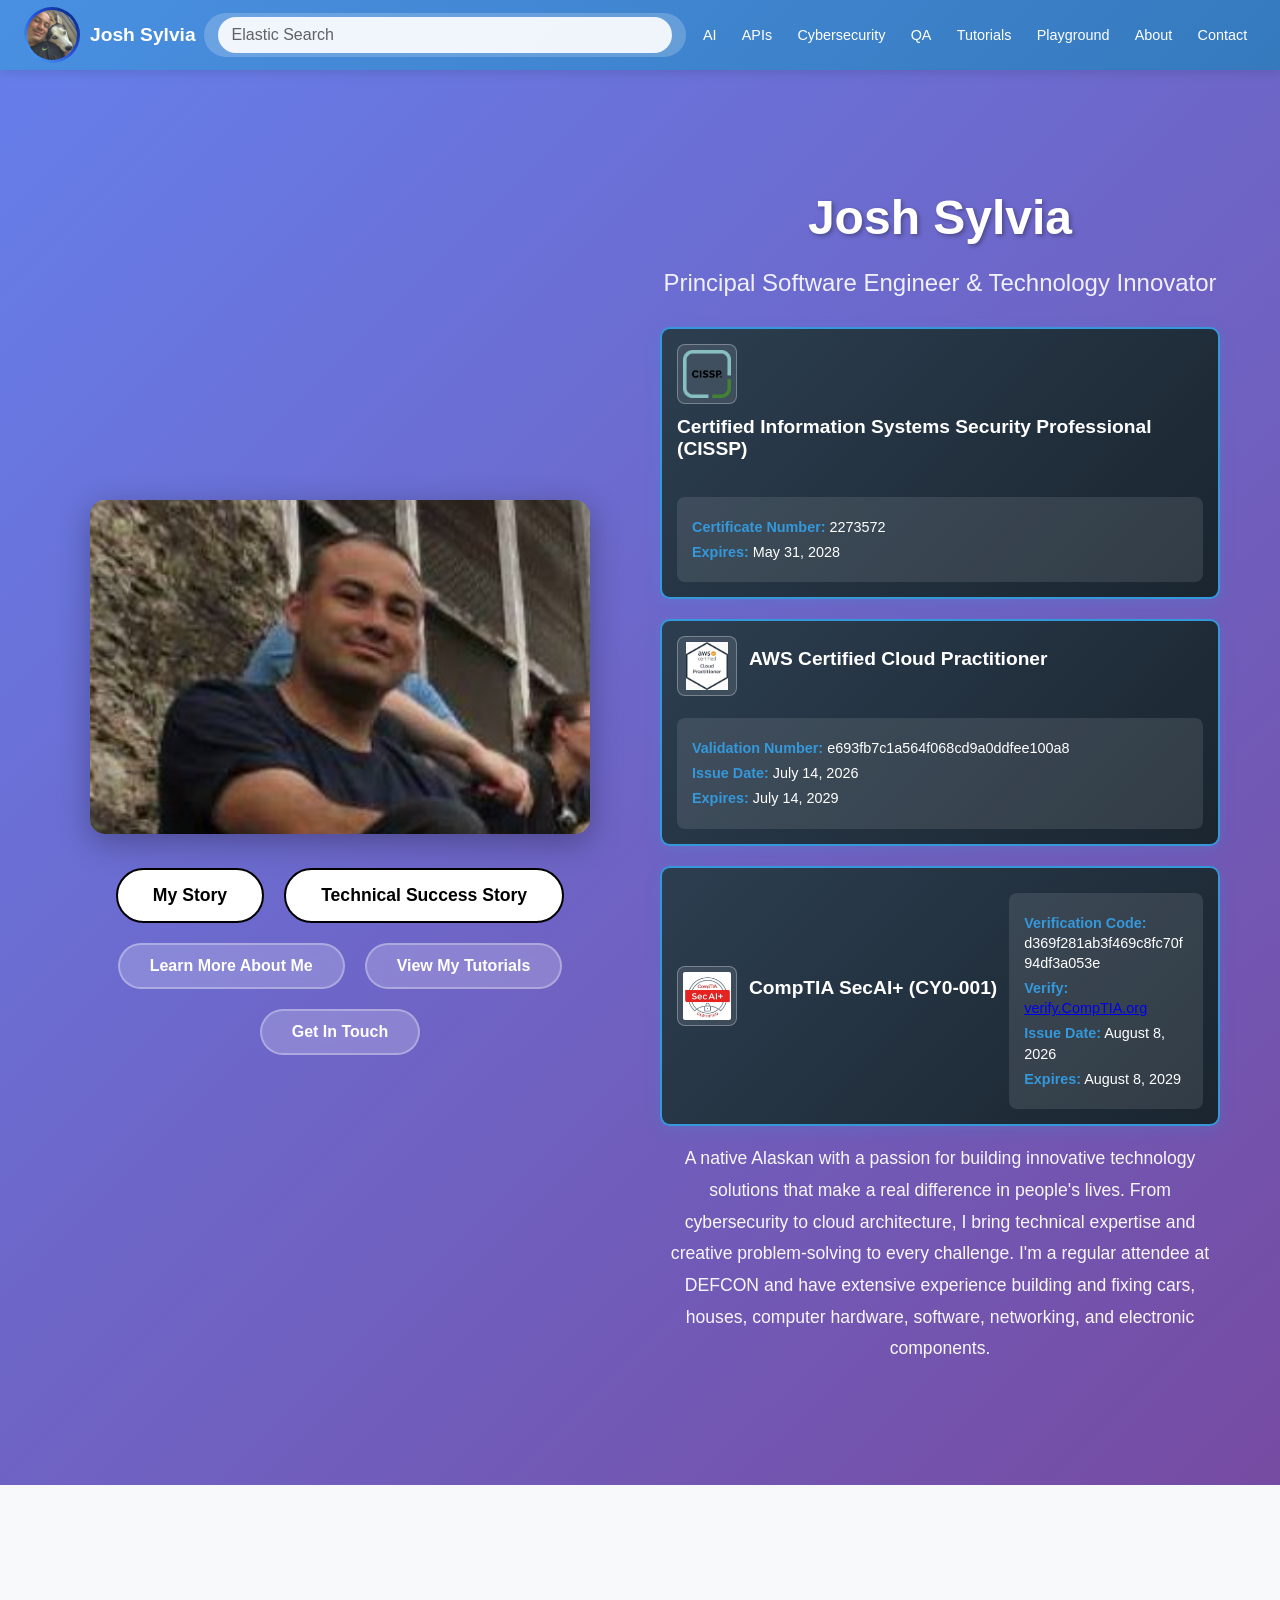
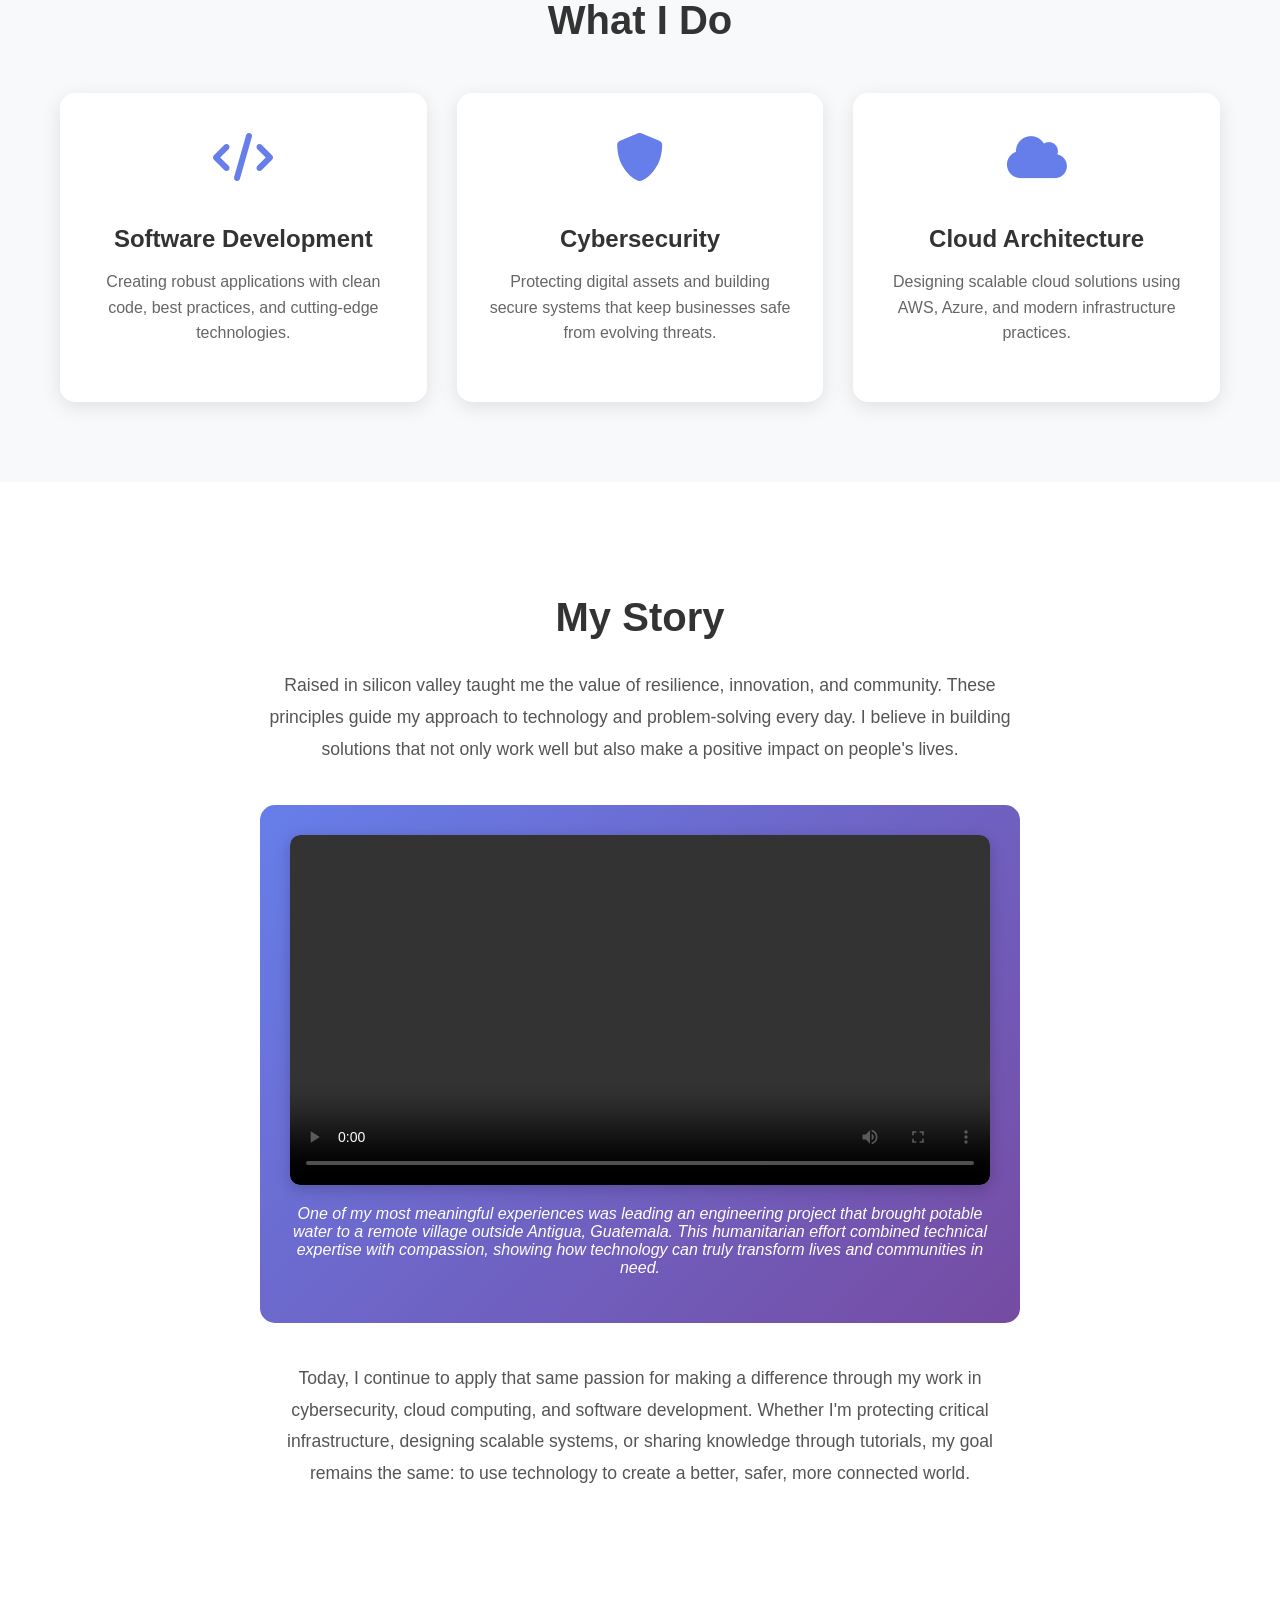
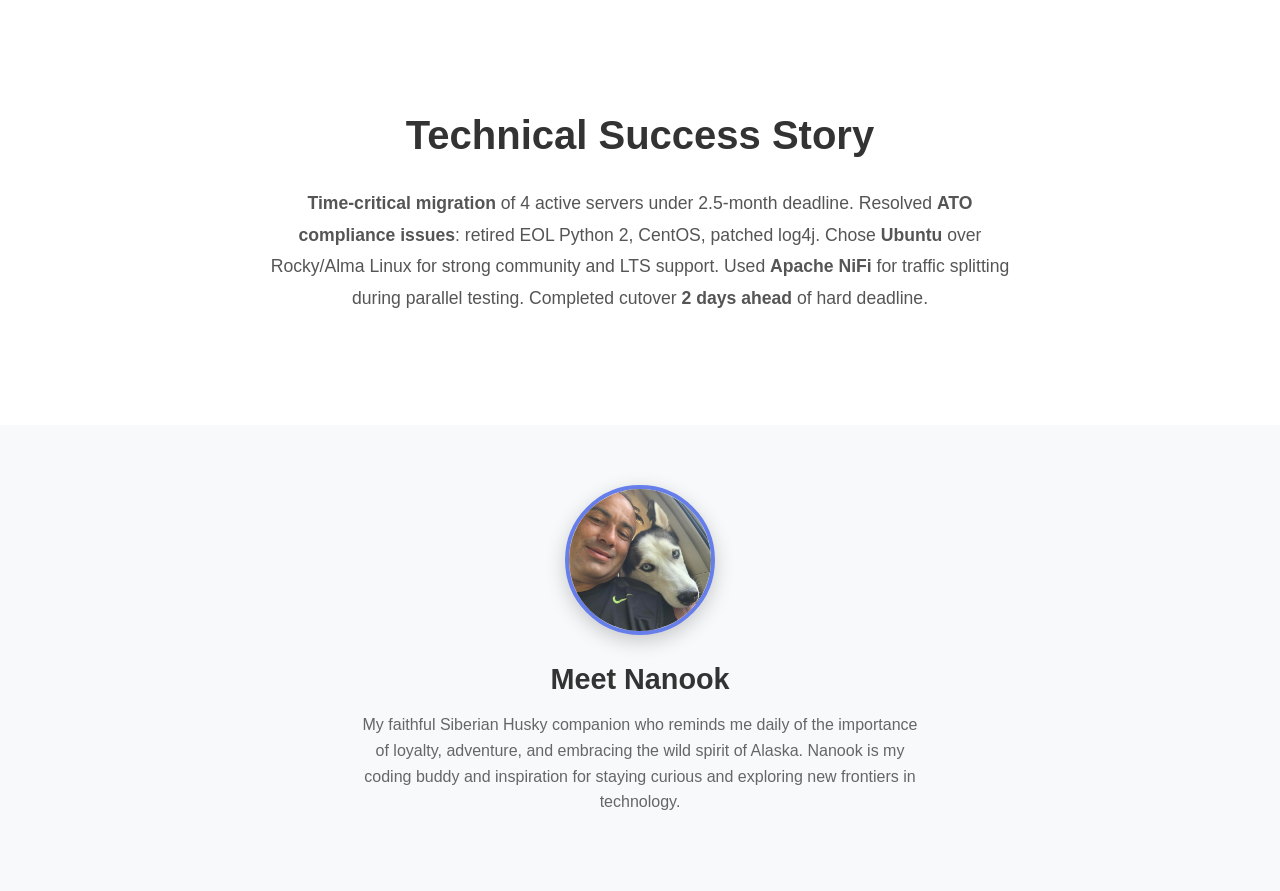
==== commit bfbc30bb: "Make site responsive across phone, tablet, and desktop screens - Add shared base.css (box-sizing, na" ====
--- a/public/index.html
+++ b/public/index.html
@@ -4,13 +4,16 @@
     <meta charset="UTF-8">
     <meta name="viewport" content="width=device-width, initial-scale=1.0">
     <title>Josh Sylvia Tech - About Me</title>
+    <link rel="stylesheet" href="css/base.css">
     <link rel="stylesheet" href="css/main.css">
+    <link rel="stylesheet" href="css/navigation.css">
     <link rel="stylesheet" href="css/index.css">
     <link rel="stylesheet" href="https://cdnjs.cloudflare.com/ajax/libs/font-awesome/6.0.0/css/all.min.css">
 </head>
 <body>
     <!-- Search JavaScript - Must load before navigation -->
     <script src="js/search-functions.js"></script>
+    <script src="js/nav.js"></script>
 
     <!-- Navigation Component -->
     <div id="navigation-container"></div>
@@ -183,28 +186,6 @@
             }
         }
         
-        // Add toggleSidebar function for mobile menu
-        function toggleSidebar() {
-            const sidebar = document.getElementById('sidebar');
-            if (sidebar) {
-                sidebar.classList.toggle('open');
-            }
-        }
-
-        // Close sidebar when clicking outside on mobile
-        document.addEventListener('click', function(event) {
-            const sidebar = document.getElementById('sidebar');
-            const navToggle = document.querySelector('.nav-toggle');
-            
-            if (window.innerWidth <= 768 && 
-                sidebar && 
-                !sidebar.contains(event.target) && 
-                !navToggle.contains(event.target) && 
-                sidebar.classList.contains('open')) {
-                sidebar.classList.remove('open');
-            }
-        });
-
         // Load navigation when page loads
         document.addEventListener('DOMContentLoaded', loadNavigation);
     </script>
--- a/public/css/base.css
+++ b/public/css/base.css
@@ -0,0 +1,84 @@
+/* Shared baseline: reset, layout tokens, media defaults */
+*,
+*::before,
+*::after {
+    box-sizing: border-box;
+}
+
+html {
+    -webkit-text-size-adjust: 100%;
+}
+
+html,
+body {
+    margin: 0;
+    padding: 0;
+}
+
+:root {
+    --nav-h: 70px;
+    --page-pad: clamp(14px, 3vw, 25px);
+}
+
+body {
+    padding-top: var(--nav-h);
+    font-family: Arial, Helvetica, sans-serif;
+    overflow-x: clip;
+}
+
+html.nav-open,
+html.nav-open body {
+    overflow-y: hidden;
+}
+
+img,
+video,
+svg {
+    max-width: 100%;
+}
+
+img,
+video {
+    height: auto;
+}
+
+iframe {
+    max-width: 100%;
+    border: 0;
+}
+
+h1,
+h2,
+h3,
+h4,
+p,
+li,
+a,
+td,
+th {
+    overflow-wrap: break-word;
+}
+
+input,
+select,
+textarea,
+button {
+    font-family: inherit;
+}
+
+input,
+select,
+textarea {
+    font-size: 16px;
+}
+
+:focus-visible {
+    outline: 2px solid #4A90E2;
+    outline-offset: 2px;
+}
+
+@media (max-width: 600px) {
+    :root {
+        --nav-h: 64px;
+    }
+}
--- a/public/css/main.css
+++ b/public/css/main.css
@@ -1,26 +1,16 @@
 :root {
-  --main-font : Arial;
+  --main-font: Arial, Helvetica, sans-serif;
 
-  --dark-color : #270b75;
-  --dark-color2 : #750b0b;
-  --dark-color3 : #1f471f;
-  --light-color : #4A90E2;
-  --light-color2 : #357ABD;
-  
+  --dark-color: #270b75;
+  --dark-color2: #750b0b;
+  --dark-color3: #1f471f;
+  --light-color: #4A90E2;
+  --light-color2: #357ABD;
+
   /* Light Blue Navigation Colors */
   --primary-color: #4A90E2;
   --secondary-color: #357ABD;
   --accent-color: #2E7CD6;
-}
-
-#grid_content {
-  display: grid;
-  height: 100vh;
-  width: 100%;
-  padding-top: 75px;
-  grid-template-columns: 150px 1fr;
-  grid-template-areas:
-    'navbar content';
 }
 
 body {
@@ -28,15 +18,13 @@
 }
 
 main {
-  background-color: white;
-  padding: 25px;
-  width: 100%;
-  height: 100%;
-  grid-area: content;
+  width: auto;
+  padding: var(--page-pad);
+  background-color: #fff;
 }
 
 main p {
-  font-size: 20px;
+  font-size: clamp(16px, 2vw, 20px);
 }
 
 /* Logo styling for about.html and other pages */
@@ -88,6 +76,7 @@
   display: flex;
   justify-content: space-between;
   align-items: center;
+  gap: 12px;
   margin-bottom: 15px;
 }
 
@@ -120,6 +109,7 @@
 
 .modal-info {
   flex: 1;
+  min-width: 0;
   padding: 15px;
 }
 
@@ -158,174 +148,17 @@
   box-shadow: 0 4px 12px rgba(0, 0, 0, 0.2);
 }
 
-/* Navigation Styles */
-.top-nav {
-  background: linear-gradient(135deg, var(--primary-color), var(--secondary-color));
-  padding: 0 2rem;
-  box-shadow: 0 2px 10px rgba(0, 0, 0, 0.1);
-  position: fixed;
-  top: 0;
-  left: 0;
-  right: 0;
-  z-index: 1000;
-}
+@media (max-width: 768px) {
+  .modal-content {
+    margin: 20px auto;
+    padding: 15px;
+  }
 
-.nav-container {
-  max-width: 1200px;
-  margin: 0 auto;
-  display: flex;
-  justify-content: space-between;
-  align-items: center;
-}
+  .modal-body {
+    flex-direction: column;
+  }
 
-.nav-brand {
-  display: flex;
-  align-items: center;
-  text-decoration: none;
-  color: white;
-  font-weight: bold;
-  font-size: 1.2rem;
-}
-
-.nav-menu {
-  display: flex;
-  gap: 1rem;
-  align-items: center;
-}
-
-.nav-link {
-  color: white;
-  text-decoration: none;
-  padding: 0.5rem 1rem;
-  border-radius: 6px;
-  transition: all 0.3s ease;
-  font-weight: 500;
-}
-
-.nav-link:hover {
-  background: rgba(255, 255, 255, 0.1);
-  transform: translateY(-1px);
-}
-
-.nav-link.active {
-  background: rgba(255, 255, 255, 0.2);
-  box-shadow: 0 2px 8px rgba(0, 0, 0, 0.2);
-}
-
-.nav-toggle {
-  display: none;
-  background: none;
-  border: none;
-  color: white;
-  font-size: 1.5rem;
-  cursor: pointer;
-  padding: 0.5rem;
-}
-
-/* Sidebar Styles */
-.sidebar {
-  position: fixed;
-  top: 0;
-  left: -300px;
-  width: 300px;
-  height: 100vh;
-  background: linear-gradient(135deg, var(--dark-color), var(--dark-color2));
-  box-shadow: 2px 0 10px rgba(0, 0, 0, 0.3);
-  transition: left 0.3s ease;
-  z-index: 999;
-}
-
-.sidebar.open {
-  left: 0;
-}
-
-.sidebar-header {
-  display: flex;
-  justify-content: space-between;
-  align-items: center;
-  padding: 1.5rem;
-  border-bottom: 1px solid rgba(255, 255, 255, 0.1);
-}
-
-.sidebar-brand {
-  display: flex;
-  align-items: center;
-  text-decoration: none;
-  color: white;
-  font-weight: bold;
-  font-size: 1.2rem;
-}
-
-.sidebar-close {
-  display: none;
-  background: none;
-  border: none;
-  color: white;
-  font-size: 1.5rem;
-  cursor: pointer;
-  padding: 0.5rem;
-}
-
-.sidebar-content {
-  padding: 1rem;
-  overflow-y: auto;
-  height: calc(100vh - 100px);
-}
-
-.sidebar-section {
-  margin-bottom: 2rem;
-}
-
-.sidebar-title {
-  color: white;
-  font-size: 1rem;
-  font-weight: bold;
-  margin-bottom: 1rem;
-  text-transform: uppercase;
-  letter-spacing: 1px;
-}
-
-.sidebar-nav {
-  list-style: none;
-  padding: 0;
-  margin: 0;
-}
-
-.sidebar-nav li {
-  margin-bottom: 0.5rem;
-}
-
-.sidebar-link {
-  display: block;
-  color: rgba(255, 255, 255, 0.8);
-  text-decoration: none;
-  padding: 0.75rem 1rem;
-  border-radius: 6px;
-  transition: all 0.3s ease;
-  font-weight: 500;
-}
-
-.sidebar-link:hover {
-  background: rgba(255, 255, 255, 0.1);
-  transform: translateX(5px);
-}
-
-.sidebar-link.active {
-  background: rgba(255, 255, 255, 0.2);
-  box-shadow: 0 2px 8px rgba(0, 0, 0, 0.2);
-}
-
-/* Responsive Navigation */
-@media (max-width: 768px) {
-  .nav-menu {
-    display: none;
-  }
-  
-  .nav-toggle {
-    display: block;
-  }
-  
-  .sidebar-close {
-    display: block;
+  .modal-media {
+    min-height: 220px;
   }
 }
--- a/public/css/navigation.css
+++ b/public/css/navigation.css
@@ -0,0 +1,382 @@
+/* Navigation bar + slide-out drawer (single source of truth) */
+.top-nav {
+    position: fixed;
+    top: 0;
+    left: 0;
+    right: 0;
+    height: var(--nav-h);
+    z-index: 1000;
+    background: linear-gradient(135deg, #4A90E2, #357ABD);
+    box-shadow: 0 2px 10px rgba(0, 0, 0, 0.12);
+}
+
+.nav-container {
+    display: flex;
+    align-items: center;
+    gap: 8px;
+    width: 100%;
+    max-width: 1280px;
+    height: 100%;
+    margin: 0 auto;
+    padding: 0 clamp(12px, 2vw, 24px);
+}
+
+.nav-brand {
+    display: flex;
+    align-items: center;
+    gap: 10px;
+    flex-shrink: 0;
+    color: #fff;
+    text-decoration: none;
+    font-weight: 700;
+    font-size: 1.15rem;
+}
+
+.logo-container {
+    display: inline-flex;
+    align-items: center;
+    justify-content: center;
+}
+
+.logo-container img {
+    width: 50px;
+    height: 50px;
+    border-radius: 50%;
+    object-fit: cover;
+    display: block;
+}
+
+.brand-name {
+    font-size: 1.2rem;
+    font-weight: 700;
+    white-space: nowrap;
+}
+
+.nav-spacer {
+    display: none;
+}
+
+.nav-center {
+    display: flex;
+    align-items: center;
+    justify-content: center;
+    flex: 1 1 auto;
+    min-width: 0;
+}
+
+.search-container {
+    position: relative;
+    z-index: 1;
+    display: flex;
+    align-items: center;
+    width: 100%;
+    max-width: 700px;
+    padding: 4px 14px;
+    border-radius: 25px;
+    background: rgba(255, 255, 255, 0.2);
+    transition: background 0.3s ease;
+}
+
+.search-container:hover,
+.search-container:focus-within {
+    background: rgba(255, 255, 255, 0.32);
+}
+
+.search-input {
+    flex: 1 1 auto;
+    width: 100%;
+    min-width: 0;
+    padding: 9px 14px;
+    border: none;
+    border-radius: 20px;
+    background: rgba(255, 255, 255, 0.9);
+    color: #111;
+    outline: none;
+}
+
+.search-input:focus {
+    background: #fff;
+}
+
+.search-input::placeholder {
+    color: rgba(0, 0, 0, 0.6);
+}
+
+.autocomplete-dropdown {
+    position: absolute;
+    top: 100%;
+    left: 0;
+    right: 0;
+    display: none;
+    max-height: 300px;
+    margin-top: 5px;
+    overflow-y: auto;
+    background: #fff;
+    border: 1px solid #ddd;
+    border-radius: 8px;
+    box-shadow: 0 4px 20px rgba(0, 0, 0, 0.15);
+    z-index: 1000;
+}
+
+.autocomplete-dropdown.show {
+    display: block;
+}
+
+.autocomplete-item {
+    padding: 12px 15px;
+    border-bottom: 1px solid #f0f0f0;
+    cursor: pointer;
+    transition: background-color 0.2s ease;
+}
+
+.autocomplete-item:hover,
+.autocomplete-item.selected {
+    background-color: #f8f9fa;
+}
+
+.autocomplete-item:last-child {
+    border-bottom: none;
+}
+
+.autocomplete-item .title {
+    margin-bottom: 4px;
+    font-weight: 600;
+    color: #333;
+}
+
+.autocomplete-item .category {
+    display: inline-block;
+    margin-right: 8px;
+    padding: 2px 6px;
+    border-radius: 3px;
+    background: #f0f0f0;
+    color: #666;
+    font-size: 12px;
+}
+
+.autocomplete-item .description {
+    margin-top: 4px;
+    color: #666;
+    font-size: 13px;
+}
+
+.autocomplete-item .highlight {
+    padding: 1px 2px;
+    border-radius: 2px;
+    background-color: #ffeb3b;
+}
+
+.nav-menu {
+    display: flex;
+    align-items: center;
+    gap: clamp(2px, 0.6vw, 10px);
+    flex-shrink: 0;
+}
+
+.nav-link {
+    display: inline-block;
+    padding: 0.35rem 0.55rem;
+    border-radius: 20px;
+    color: #fff;
+    text-decoration: none;
+    font-size: 0.9rem;
+    font-weight: 500;
+    white-space: nowrap;
+    transition: background 0.3s ease;
+}
+
+.nav-link:hover {
+    background: rgba(255, 255, 255, 0.2);
+}
+
+.nav-link.active {
+    background: rgba(255, 255, 255, 0.3);
+    box-shadow: 0 2px 8px rgba(0, 0, 0, 0.18);
+}
+
+.nav-toggle {
+    display: none;
+    flex-shrink: 0;
+    margin-left: auto;
+    align-items: center;
+    justify-content: center;
+    width: 44px;
+    height: 44px;
+    padding: 0;
+    border: none;
+    border-radius: 50%;
+    background: none;
+    color: #fff;
+    font-size: 22px;
+    line-height: 1;
+    cursor: pointer;
+    transition: background 0.3s ease;
+}
+
+.nav-toggle:hover {
+    background: rgba(255, 255, 255, 0.2);
+}
+
+/* Drawer */
+.sidebar {
+    position: fixed;
+    top: var(--nav-h);
+    right: 0;
+    z-index: 999;
+    width: min(340px, 88vw);
+    height: calc(100vh - var(--nav-h));
+    height: calc(100dvh - var(--nav-h));
+    overflow-y: auto;
+    background: #f8f9fa;
+    box-shadow: -2px 0 12px rgba(0, 0, 0, 0.18);
+    transform: translateX(100%);
+    transition: transform 0.25s ease;
+    visibility: hidden;
+}
+
+.sidebar.open {
+    transform: none;
+    visibility: visible;
+}
+
+html.nav-open::after {
+    content: "";
+    position: fixed;
+    top: var(--nav-h);
+    left: 0;
+    right: 0;
+    bottom: 0;
+    z-index: 998;
+    background: rgba(0, 0, 0, 0.35);
+}
+
+.sidebar-header {
+    display: flex;
+    align-items: center;
+    justify-content: space-between;
+    padding: 1rem;
+    border-bottom: 1px solid #e9ecef;
+}
+
+.sidebar-brand {
+    display: flex;
+    align-items: center;
+    color: #333;
+    text-decoration: none;
+    font-weight: 700;
+}
+
+.sidebar-brand .logo-container img {
+    width: 40px;
+    height: 40px;
+}
+
+.sidebar-close {
+    display: inline-flex;
+    align-items: center;
+    justify-content: center;
+    width: 40px;
+    height: 40px;
+    padding: 0;
+    border: none;
+    border-radius: 50%;
+    background: none;
+    color: #333;
+    font-size: 22px;
+    cursor: pointer;
+    transition: background 0.3s ease;
+}
+
+.sidebar-close:hover {
+    background: rgba(0, 0, 0, 0.06);
+}
+
+.sidebar-content {
+    padding: 1rem;
+}
+
+.sidebar-section {
+    margin-bottom: 1.5rem;
+}
+
+.sidebar-title {
+    margin: 0 0 0.75rem;
+    color: #666;
+    font-size: 0.85rem;
+    font-weight: 700;
+    text-transform: uppercase;
+    letter-spacing: 0.05em;
+}
+
+.sidebar-nav {
+    margin: 0;
+    padding: 0;
+    list-style: none;
+}
+
+.sidebar-nav li {
+    margin-bottom: 2px;
+}
+
+.sidebar-link {
+    display: block;
+    padding: 0.7rem 0.9rem;
+    border-radius: 6px;
+    color: #333;
+    text-decoration: none;
+    font-weight: 500;
+    transition: background 0.2s ease, color 0.2s ease;
+}
+
+.sidebar-link:hover {
+    background: rgba(74, 144, 226, 0.12);
+    color: #357ABD;
+}
+
+.sidebar-link.active {
+    background: rgba(74, 144, 226, 0.16);
+    color: #2E7CD6;
+    font-weight: 700;
+}
+
+/* Search lives inside the drawer on small screens */
+.sidebar .nav-center {
+    display: flex;
+    margin-bottom: 1rem;
+}
+
+.sidebar .search-container {
+    max-width: none;
+    background: rgba(74, 144, 226, 0.12);
+}
+
+.sidebar .search-input {
+    background: #fff;
+}
+
+@media (max-width: 1100px) {
+    .nav-menu {
+        display: none;
+    }
+
+    .nav-toggle {
+        display: inline-flex;
+    }
+}
+
+@media (max-width: 900px) {
+    .top-nav .nav-center {
+        display: none;
+    }
+}
+
+@media (max-width: 520px) {
+    .brand-name {
+        display: none;
+    }
+
+    .logo-container img {
+        width: 42px;
+        height: 42px;
+    }
+}
--- a/public/css/index.css
+++ b/public/css/index.css
@@ -1,171 +1,8 @@
-/* CSS Variables for Navigation */
-:root {
-    --primary-color: #ff6b35;
-    --secondary-color: #ff4500;
-    --accent-color: #dc143c;
-}
-
-/* Navigation Styles - Add these to ensure navbar works */
-.top-nav {
-    background: linear-gradient(135deg, #4A90E2, #357ABD);
-    box-shadow: 0 2px 10px rgba(0, 0, 0, 0.1);
-    position: fixed;
-    top: 0;
-    left: 0;
-    right: 0;
-    z-index: 1000;
-    height: 70px;
-}
-
-.nav-container {
-    max-width: 1200px;
-    margin: 0 auto;
-    padding: 0 20px;
-    display: flex;
-    align-items: center;
-    justify-content: space-between;
-    height: 100%;
-}
-
-.nav-brand {
-    display: flex;
-    align-items: center;
-    text-decoration: none;
-    color: white;
-    font-weight: bold;
-    font-size: 1.2rem;
-}
-
-.logo-container img {
-    height: 40px;
-    width: 40px;
-    border-radius: 50%;
-    margin-right: 10px;
-}
-
-.nav-menu {
-    display: flex;
-    gap: 30px;
-    align-items: center;
-}
-
-.nav-link {
-    color: white;
-    text-decoration: none;
-    font-weight: 500;
-    transition: opacity 0.3s ease;
-    padding: 5px 0;
-}
-
-.nav-link:hover,
-.nav-link.active {
-    opacity: 0.8;
-    border-bottom: 2px solid white;
-}
-
-.nav-toggle {
-    display: none;
-    background: none;
-    border: none;
-    color: white;
-    font-size: 1.5rem;
-    cursor: pointer;
-}
-
-.sidebar {
-    position: fixed;
-    top: 0;
-    right: -300px;
-    width: 300px;
-    height: 100%;
-    background: white;
-    box-shadow: -2px 0 10px rgba(0, 0, 0, 0.1);
-    transition: right 0.3s ease;
-    z-index: 1001;
-    overflow-y: auto;
-}
-
-.sidebar.open {
-    right: 0;
-}
-
-.sidebar-header {
-    padding: 20px;
-    border-bottom: 1px solid #eee;
-    display: flex;
-    justify-content: space-between;
-    align-items: center;
-}
-
-.sidebar-brand {
-    display: flex;
-    align-items: center;
-    color: #333;
-    font-weight: bold;
-}
-
-.sidebar-close {
-    background: none;
-    border: none;
-    font-size: 1.5rem;
-    cursor: pointer;
-    color: #666;
-}
-
-.sidebar-content {
-    padding: 20px;
-}
-
-.sidebar-section {
-    margin-bottom: 30px;
-}
-
-.sidebar-title {
-    font-size: 0.9rem;
-    font-weight: bold;
-    color: #666;
-    margin-bottom: 10px;
-    text-transform: uppercase;
-}
-
-.sidebar-nav {
-    list-style: none;
-    padding: 0;
-}
-
-.sidebar-link {
-    display: block;
-    padding: 10px 0;
-    color: #333;
-    text-decoration: none;
-    transition: color 0.3s ease;
-}
-
-.sidebar-link:hover,
-.sidebar-link.active {
-    color: var(--primary-color);
-}
-
-@media (max-width: 768px) {
-    .nav-menu {
-        display: none;
-    }
-
-    .nav-toggle {
-        display: block;
-    }
-}
-
-/* Add padding for fixed navbar */
-body {
-    padding-top: 70px;
-}
-
 /* Homepage Bio Styles */
 .hero-section {
     background: linear-gradient(135deg, #667eea 0%, #764ba2 100%);
     color: white;
-    padding: 80px 0;
+    padding: clamp(44px, 8vw, 80px) 0;
     text-align: center;
     position: relative;
     overflow: hidden;
@@ -189,23 +26,27 @@
     margin: 0 auto;
     padding: 0 20px;
     display: flex;
-    gap: 40px;
+    gap: clamp(20px, 4vw, 40px);
     align-items: center;
+    min-width: 0;
 }
 
 .hero-left {
-    flex: 1;
+    flex: 1 1 0;
+    min-width: 0;
     text-align: center;
 }
 
 .hero-right {
-    flex: 1;
+    flex: 1 1 0;
+    min-width: 0;
 }
 
 .tikal-image {
     width: 100%;
     max-width: 500px;
-    height: 350px;
+    height: auto;
+    aspect-ratio: 3 / 2;
     object-fit: cover;
     object-position: center 30%;
     border-radius: 15px;
@@ -243,11 +84,12 @@
     border-radius: 10px;
     border: 2px solid #3498db;
     box-shadow: 0 4px 15px rgba(52, 152, 219, 0.2);
-    text-align: center;
+    text-align: left;
     color: white;
     display: flex;
+    flex-wrap: wrap;
     align-items: center;
-    gap: 15px;
+    gap: 12px;
 }
 
 .cert-logo {
@@ -274,11 +116,14 @@
 }
 
 .cert-details {
+    flex: 1 1 180px;
+    min-width: 0;
     background: rgba(255, 255, 255, 0.1);
     padding: 15px;
     border-radius: 8px;
     margin-top: 10px;
     text-align: left;
+    overflow-wrap: anywhere;
 }
 
 .cert-details p {
@@ -293,20 +138,20 @@
 }
 
 .hero-title {
-    font-size: 3rem;
+    font-size: clamp(1.9rem, 6vw, 3rem);
     font-weight: bold;
     margin-bottom: 20px;
     text-shadow: 2px 2px 4px rgba(0, 0, 0, 0.3);
 }
 
 .hero-subtitle {
-    font-size: 1.5rem;
+    font-size: clamp(1.05rem, 3.4vw, 1.5rem);
     margin-bottom: 30px;
     opacity: 0.9;
 }
 
 .hero-description {
-    font-size: 1.1rem;
+    font-size: clamp(1rem, 2.4vw, 1.1rem);
     line-height: 1.8;
     margin-bottom: 40px;
     opacity: 0.95;
@@ -366,7 +211,7 @@
 }
 
 .features-section {
-    padding: 80px 0;
+    padding: clamp(48px, 8vw, 80px) 0;
     background: #f8f9fa;
 }
 
@@ -378,7 +223,7 @@
 
 .features-title {
     text-align: center;
-    font-size: 2.5rem;
+    font-size: clamp(1.7rem, 5vw, 2.5rem);
     margin-bottom: 50px;
     color: #333;
 }
@@ -421,7 +266,7 @@
 }
 
 .story-section {
-    padding: 80px 0;
+    padding: clamp(48px, 8vw, 80px) 0;
     background: white;
 }
 
@@ -433,7 +278,7 @@
 }
 
 .story-title {
-    font-size: 2.5rem;
+    font-size: clamp(1.7rem, 5vw, 2.5rem);
     margin-bottom: 30px;
     color: #333;
 }
@@ -448,7 +293,7 @@
 .story-highlight {
     background: linear-gradient(135deg, #667eea, #764ba2);
     color: white;
-    padding: 30px;
+    padding: clamp(18px, 4vw, 30px);
     border-radius: 15px;
     margin: 40px 0;
     font-style: italic;
@@ -503,18 +348,56 @@
 }
 
 /* Responsive Design */
-@media (max-width: 768px) {
+@media (max-width: 1024px) {
     .hero-content {
         flex-direction: column;
-        gap: 30px;
-    }
-
+        gap: 24px;
+    }
+
+    .hero-left,
+    .hero-right {
+        display: contents;
+    }
+
+    .hero-title {
+        order: 1;
+    }
+
+    .hero-subtitle {
+        order: 2;
+    }
+
+    .tikal-image {
+        order: 3;
+        max-width: 420px;
+    }
+
+    .certification-badge {
+        order: 4;
+    }
+
+    .hero-description {
+        order: 5;
+    }
+
+    .cta-buttons {
+        order: 6;
+        flex-wrap: wrap;
+        justify-content: center;
+    }
+}
+
+@media (max-width: 768px) {
     .hero-title {
         font-size: 2rem;
     }
 
     .hero-subtitle {
         font-size: 1.2rem;
+    }
+
+    .tikal-image {
+        max-width: 300px;
     }
 
     .hero-description {
@@ -526,10 +409,6 @@
         align-items: center;
     }
 
-    .tikal-image {
-        max-width: 300px;
-    }
-
     .profile-image {
         width: 120px;
         height: 120px;
@@ -545,6 +424,28 @@
     }
 }
 
+@media (max-width: 600px) {
+    .certification-badge {
+        flex-direction: column;
+        align-items: flex-start;
+    }
+
+    .certification-badge span {
+        font-size: 1.05rem;
+    }
+
+    .cert-logo {
+        width: 52px;
+        height: 52px;
+    }
+
+    .cta-button,
+    .cta-button.story-button {
+        width: 100%;
+        padding: 14px 20px;
+    }
+}
+
 @media (max-width: 480px) {
     .hero-section {
         padding: 60px 0;
